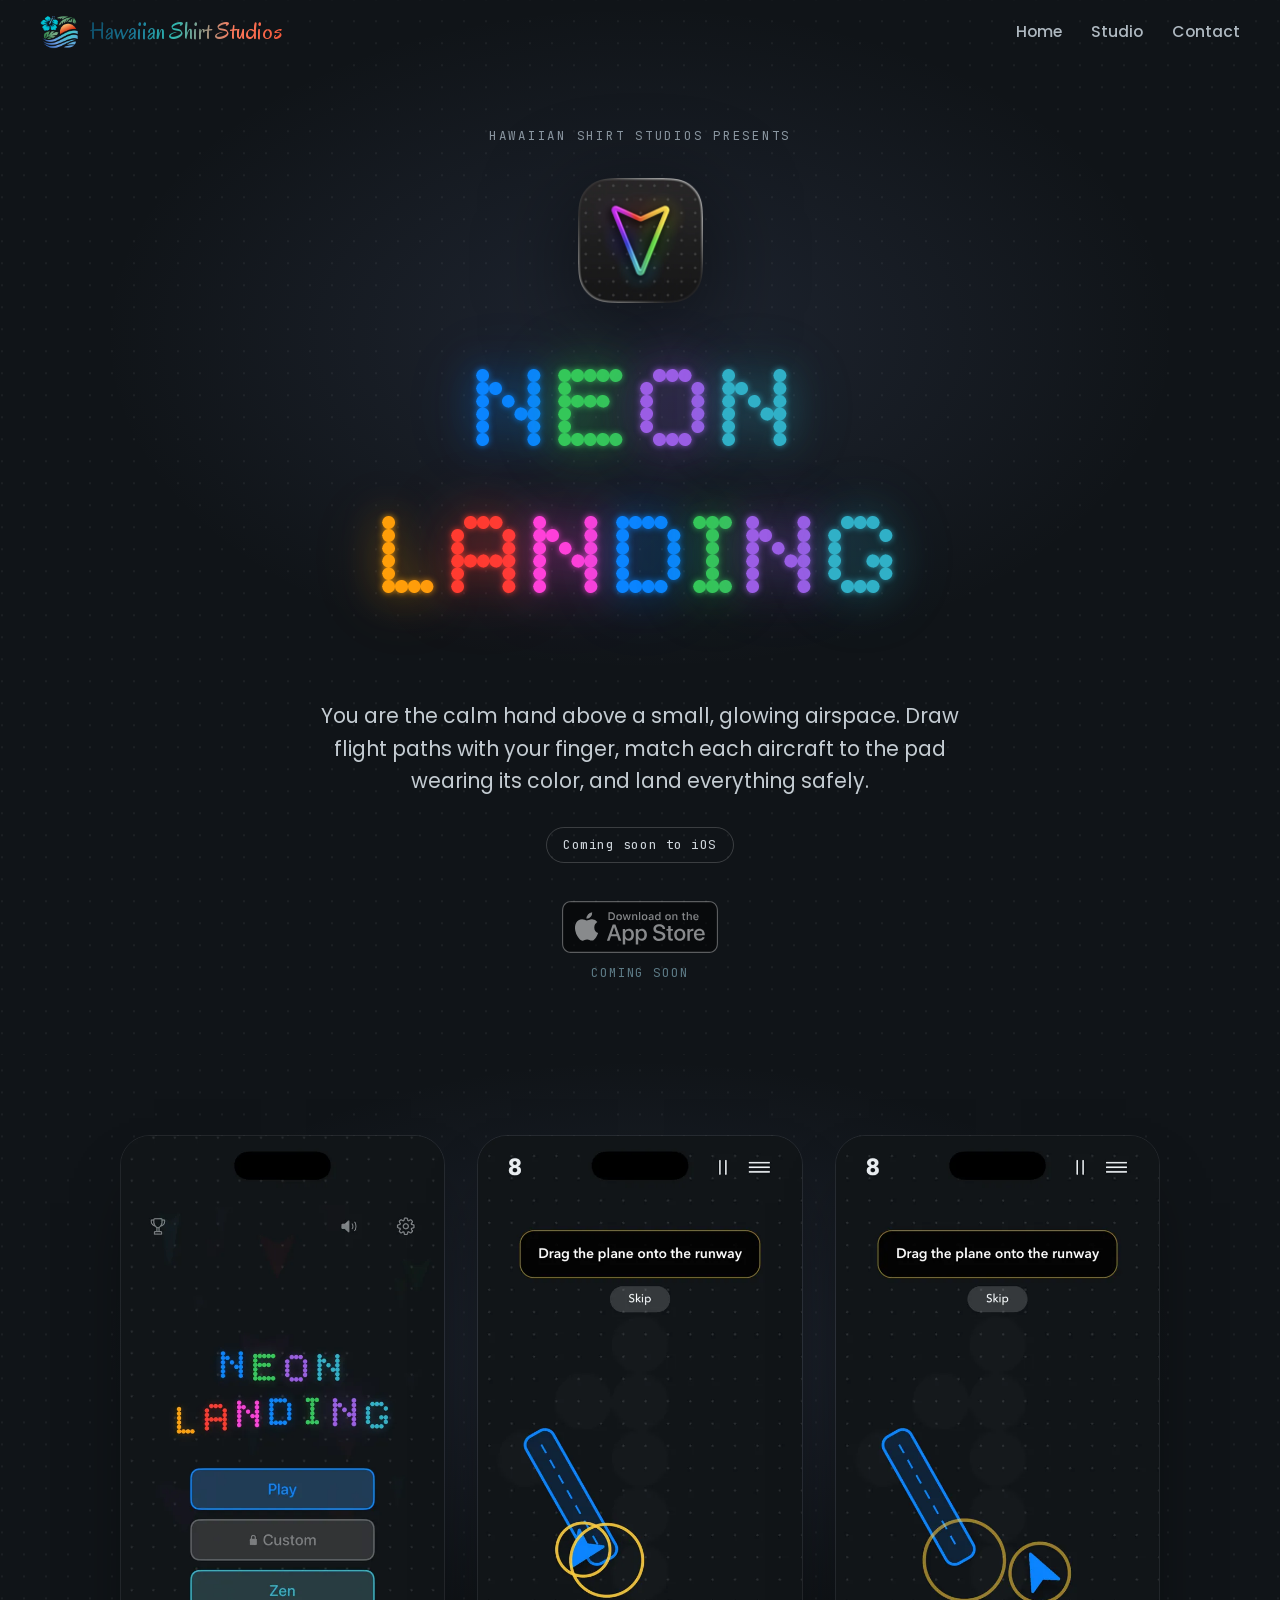
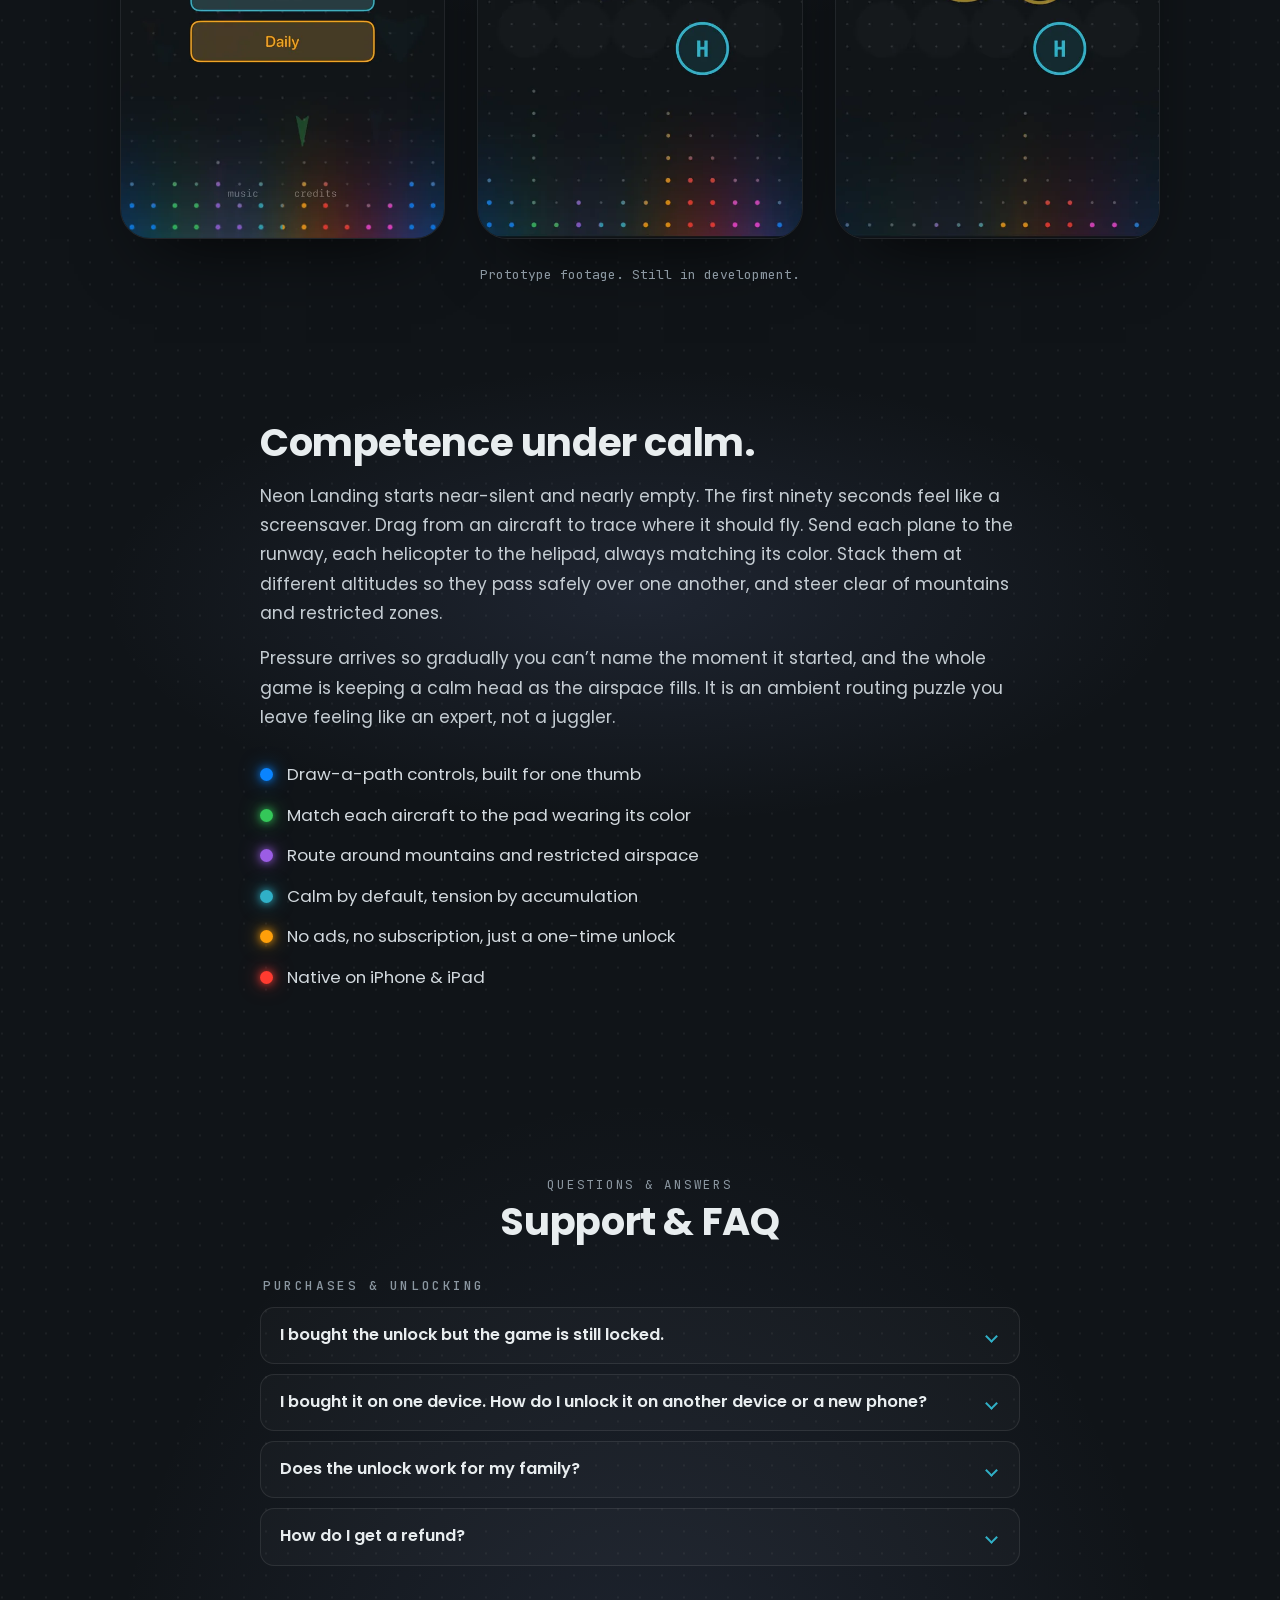
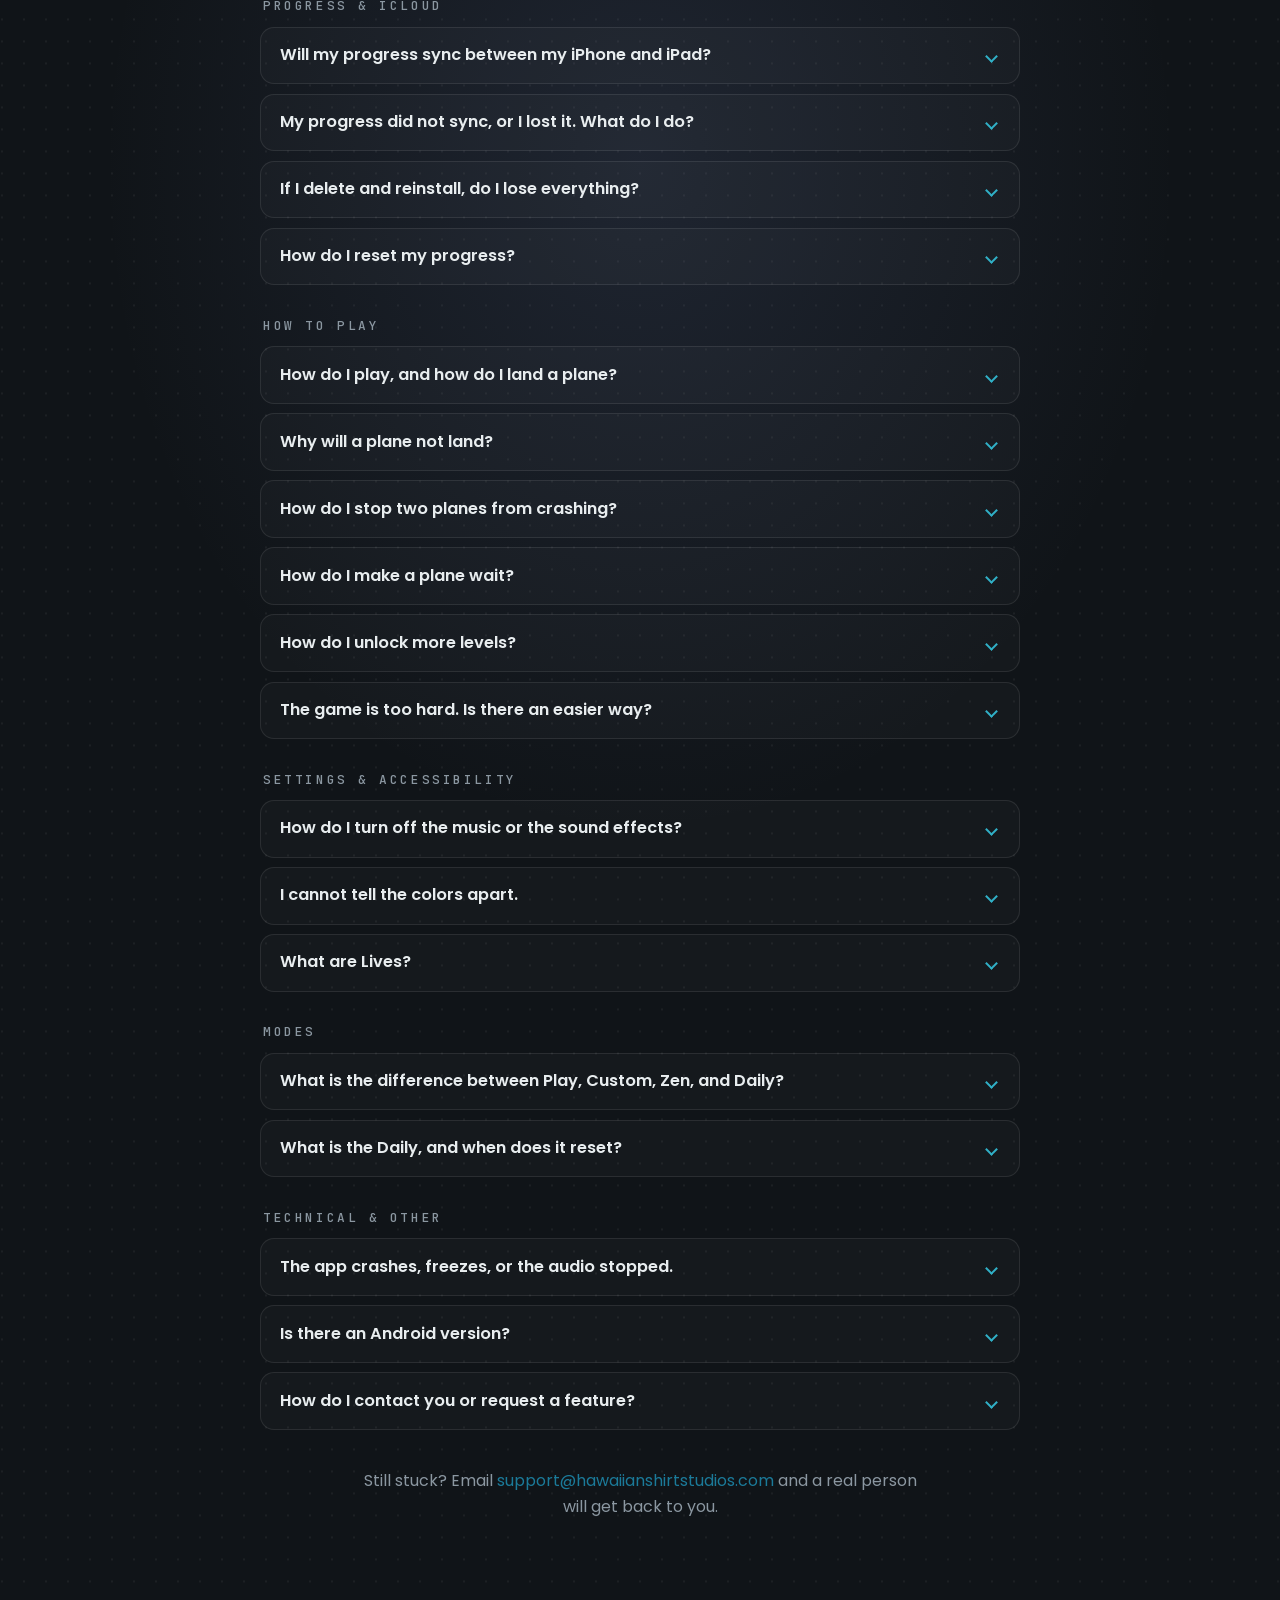
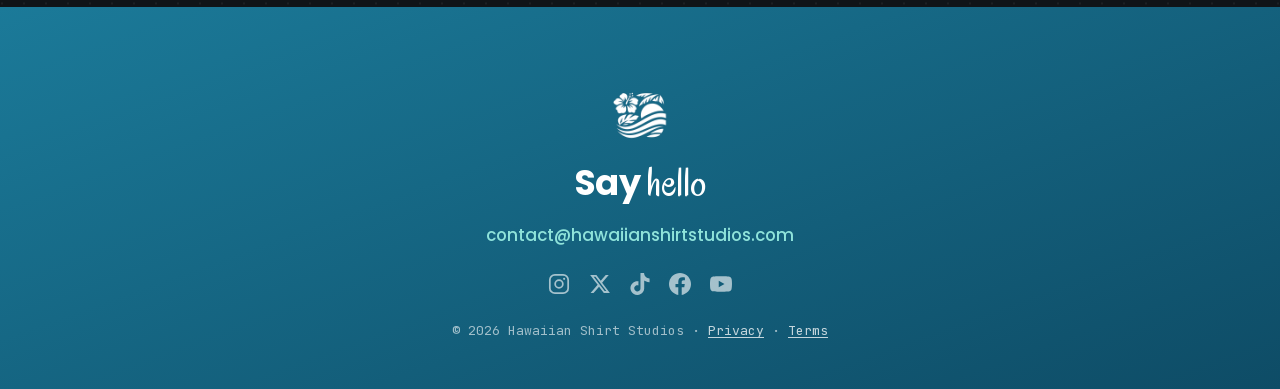
==== neon-landing.html @ 9873b4e1 "Add Neon Landing app privacy policy at /neon-landing/privacy-policy - dedicated App Store privacy po" ====
<!DOCTYPE html>
<html lang="en">
<head>
  <meta charset="UTF-8" />
  <meta name="viewport" content="width=device-width, initial-scale=1.0" />
  <link rel="canonical" href="https://hawaiianshirtstudios.com/neon-landing" />
  <title>Neon Landing &middot; Hawaiian Shirt Studios</title>
  <meta name="description" content="Neon Landing is a calm, glowing iOS game about drawing flight paths and landing aircraft. Draw a path, match each plane to its colored pad, and land everything. Coming soon." />

  <link rel="icon" type="image/png" sizes="32x32" href="assets/favicon-32.png" />
  <link rel="icon" type="image/png" sizes="512x512" href="assets/logo.png" />
  <link rel="apple-touch-icon" href="assets/apple-touch-icon.png" />
  <meta name="theme-color" content="#101418" />

  <meta property="og:type" content="website" />
  <meta property="og:site_name" content="Hawaiian Shirt Studios" />
  <meta property="og:title" content="Neon Landing" />
  <meta property="og:description" content="A calm, glowing iOS game about drawing flight paths and landing aircraft. Coming soon." />
  <meta property="og:url" content="https://hawaiianshirtstudios.com/neon-landing" />
  <meta property="og:image" content="https://hawaiianshirtstudios.com/assets/og-neon.png" />
  <meta property="og:image:width" content="1200" />
  <meta property="og:image:height" content="630" />
  <meta property="og:image:type" content="image/png" />
  <meta property="og:image:alt" content="Neon Landing · coming soon to iOS" />
  <meta name="twitter:card" content="summary_large_image" />
  <meta name="twitter:site" content="@HawaiianStudios" />
  <meta name="twitter:title" content="Neon Landing" />
  <meta name="twitter:description" content="A calm, glowing iOS game about drawing flight paths and landing aircraft. Coming soon." />
  <meta name="twitter:image" content="https://hawaiianshirtstudios.com/assets/og-neon.png" />


  <link rel="stylesheet" href="styles.css" />
  <link rel="stylesheet" href="neon.css" />

  <!-- Anonymous, cookie-free web analytics (TelemetryDeck), self-hosted -->
  <script src="assets/telemetrydeck.min.js" data-app-id="4B5CF27B-6DF2-4A83-ACFD-2FA0EE6E2CDA"></script>
  <script src="assets/track.js" defer></script>
</head>
<body class="neon-page">

  <!-- ============ HEADER ============ -->
  <header class="site-header">
    <a class="brand" href="/" aria-label="Hawaiian Shirt Studios home">
      <img src="assets/logo.png" alt="" class="brand__mark" width="40" height="40" />
      <span class="brand__name">Hawaiian&nbsp;Shirt&nbsp;Studios</span>
    </a>
    <nav class="site-nav">
      <a href="/">Home</a>
      <a href="/#studio">Studio</a>
      <a href="/#contact">Contact</a>
    </nav>
  </header>

  <!-- ============ HERO ============ -->
  <section class="neon-section neon-hero">
    <div class="neon-hero__inner">
      <p class="neon-eyebrow">Hawaiian Shirt Studios presents</p>

      <img src="assets/neon-landing-icon.webp" class="neon-appicon" alt="Neon Landing app icon" width="172" height="172" />

      <h1 class="neon-title" aria-label="Neon Landing">
        <span class="neon-row" aria-hidden="true">
          <span class="neon-letter" data-c="0" style="--i:0">N</span>
          <span class="neon-letter" data-c="1" style="--i:1">E</span>
          <span class="neon-letter" data-c="2" style="--i:2">O</span>
          <span class="neon-letter" data-c="3" style="--i:3">N</span>
        </span>
        <span class="neon-row" aria-hidden="true">
          <span class="neon-letter" data-c="4" style="--i:4">L</span>
          <span class="neon-letter" data-c="5" style="--i:5">A</span>
          <span class="neon-letter" data-c="6" style="--i:6">N</span>
          <span class="neon-letter" data-c="0" style="--i:7">D</span>
          <span class="neon-letter neon-letter--narrow" data-c="1" style="--i:8">I</span>
          <span class="neon-letter" data-c="2" style="--i:9">N</span>
          <span class="neon-letter" data-c="3" style="--i:10">G</span>
        </span>
      </h1>

      <p class="neon-tagline">
        You are the calm hand above a small, glowing airspace. Draw flight paths with your finger,
        match each aircraft to the pad wearing its color, and land everything safely.
      </p>

      <div class="neon-cta">
        <span class="neon-badge">Coming soon to iOS</span>
        <span class="appstore-badge" aria-disabled="true" title="Coming soon to the App Store">
          <img src="assets/app-store-badge.svg" alt="Download on the App Store" />
        </span>
        <p class="coming-soon">Coming Soon</p>
      </div>
    </div>
  </section>

  <!-- ============ SCREENSHOTS ============ -->
  <section class="neon-section neon-shots">
    <div class="neon-shots__grid">
      <figure class="neon-phone"><img src="assets/ns-menu.webp" alt="Neon Landing title screen with the glowing NEON LANDING logo" loading="lazy" /></figure>
      <figure class="neon-phone"><img src="assets/ns-path.webp" alt="Drawing a flight path to route a plane onto a runway" loading="lazy" /></figure>
      <figure class="neon-phone"><img src="assets/ns-field.webp" alt="The dark playfield with a runway, a helipad, and the neon equaliser" loading="lazy" /></figure>
    </div>
    <p class="neon-shots__note">Prototype footage. Still in development.</p>
  </section>

  <!-- ============ ABOUT ============ -->
  <section class="neon-section neon-about">
    <div class="neon-about__inner">
      <h2>Competence under calm.</h2>
      <p>
        Neon Landing starts near-silent and nearly empty. The first ninety seconds feel like a
        screensaver. Drag from an aircraft to trace where it should fly. Send each plane to the runway,
        each helicopter to the helipad, always matching its color. Stack them at different altitudes so
        they pass safely over one another, and steer clear of mountains and restricted zones.
      </p>
      <p>
        Pressure arrives so gradually you can&rsquo;t name the moment it started, and the whole game is
        keeping a calm head as the airspace fills. It is an ambient routing puzzle you leave feeling
        like an expert, not a juggler.
      </p>

      <ul class="neon-features">
        <li data-c="0"><span class="ndot"></span> Draw-a-path controls, built for one thumb</li>
        <li data-c="1"><span class="ndot"></span> Match each aircraft to the pad wearing its color</li>
        <li data-c="2"><span class="ndot"></span> Route around mountains and restricted airspace</li>
        <li data-c="3"><span class="ndot"></span> Calm by default, tension by accumulation</li>
        <li data-c="4"><span class="ndot"></span> No ads, no subscription, just a one-time unlock</li>
        <li data-c="5"><span class="ndot"></span> Native on iPhone &amp; iPad</li>
      </ul>
    </div>
  </section>

  <!-- ============ FAQ / SUPPORT ============ -->
  <section class="neon-section neon-faq" id="faq">
    <div class="neon-faq__inner">
      <p class="neon-eyebrow">Questions &amp; answers</p>
      <h2 class="neon-faq__title">Support &amp; FAQ</h2>

      <div class="faq-group">
        <h3 class="faq-group__title">Purchases &amp; unlocking</h3>

        <details class="faq-item" name="faq">
          <summary>I bought the unlock but the game is still locked.<span class="faq-mark" aria-hidden="true"></span></summary>
          <div class="faq-a"><p>First, make sure you are signed in with the Apple ID you used to buy it. Then open Settings and tap "Restore Purchases." If it stays locked, email us and we will sort it out.</p></div>
        </details>

        <details class="faq-item" name="faq">
          <summary>I bought it on one device. How do I unlock it on another device or a new phone?<span class="faq-mark" aria-hidden="true"></span></summary>
          <div class="faq-a"><p>Sign in to the other device with the same Apple ID, open Neon Landing, then go to Settings and tap "Restore Purchases." Your unlock carries over at no extra cost.</p></div>
        </details>

        <details class="faq-item" name="faq">
          <summary>Does the unlock work for my family?<span class="faq-mark" aria-hidden="true"></span></summary>
          <div class="faq-a"><p>Yes. "Unlock All Features" is Family Sharing enabled, so one purchase covers everyone in your Family Sharing group.</p></div>
        </details>

        <details class="faq-item" name="faq">
          <summary>How do I get a refund?<span class="faq-mark" aria-hidden="true"></span></summary>
          <div class="faq-a"><p>Refunds are handled by Apple, not by us. Go to <a href="https://reportaproblem.apple.com" target="_blank" rel="noopener">reportaproblem.apple.com</a>, sign in with your Apple ID, and request the refund there.</p></div>
        </details>
      </div>

      <div class="faq-group">
        <h3 class="faq-group__title">Progress &amp; iCloud</h3>

        <details class="faq-item" name="faq">
          <summary>Will my progress sync between my iPhone and iPad?<span class="faq-mark" aria-hidden="true"></span></summary>
          <div class="faq-a"><p>Yes. Levels, best scores, and trophies sync through iCloud, as long as both devices use the same Apple ID.</p></div>
        </details>

        <details class="faq-item" name="faq">
          <summary>My progress did not sync, or I lost it. What do I do?<span class="faq-mark" aria-hidden="true"></span></summary>
          <div class="faq-a"><p>Check that iCloud is turned on and that both devices share the same Apple ID, then reopen the game and give it a moment to catch up. If it still looks wrong, email us.</p></div>
        </details>

        <details class="faq-item" name="faq">
          <summary>If I delete and reinstall, do I lose everything?<span class="faq-mark" aria-hidden="true"></span></summary>
          <div class="faq-a"><p>No. With iCloud on and the same Apple ID, your progress comes back after you reinstall.</p></div>
        </details>

        <details class="faq-item" name="faq">
          <summary>How do I reset my progress?<span class="faq-mark" aria-hidden="true"></span></summary>
          <div class="faq-a"><p>Open Settings and tap "Reset all progress," then confirm. It clears completed levels, best scores, and trophies on this device and in iCloud, but keeps your settings. The button appears once you have cleared 100 levels.</p></div>
        </details>
      </div>

      <div class="faq-group">
        <h3 class="faq-group__title">How to play</h3>

        <details class="faq-item" name="faq">
          <summary>How do I play, and how do I land a plane?<span class="faq-mark" aria-hidden="true"></span></summary>
          <div class="faq-a"><p>Drag your finger from an aircraft to draw the path it should fly. Send each plane to a pad or runway of the matching color, and it will land.</p></div>
        </details>

        <details class="faq-item" name="faq">
          <summary>Why will a plane not land?<span class="faq-mark" aria-hidden="true"></span></summary>
          <div class="faq-a"><p>A plane can only land on a pad or runway of its own color. Draw the path to the pad that matches the plane.</p></div>
        </details>

        <details class="faq-item" name="faq">
          <summary>How do I stop two planes from crashing?<span class="faq-mark" aria-hidden="true"></span></summary>
          <div class="faq-a"><p>Tap a plane to change its altitude band. Two planes at different altitudes can cross over each other safely.</p></div>
        </details>

        <details class="faq-item" name="faq">
          <summary>How do I make a plane wait?<span class="faq-mark" aria-hidden="true"></span></summary>
          <div class="faq-a"><p>Draw a loop into its path. The plane will hold and circle until you are ready for it.</p></div>
        </details>

        <details class="faq-item" name="faq">
          <summary>How do I unlock more levels?<span class="faq-mark" aria-hidden="true"></span></summary>
          <div class="faq-a"><p>The free version includes a 30-level sampler. "Unlock All Features" opens all 999 levels, endless Keep Playing after a win, and full Custom mode.</p></div>
        </details>

        <details class="faq-item" name="faq">
          <summary>The game is too hard. Is there an easier way?<span class="faq-mark" aria-hidden="true"></span></summary>
          <div class="faq-a"><p>Yes. In Settings you can raise the number of Lives (how many hits a run survives), up to three. With the unlock you can choose unlimited lives for a no-fail game, or drop into Zen for a calm, endless board.</p></div>
        </details>
      </div>

      <div class="faq-group">
        <h3 class="faq-group__title">Settings &amp; accessibility</h3>

        <details class="faq-item" name="faq">
          <summary>How do I turn off the music or the sound effects?<span class="faq-mark" aria-hidden="true"></span></summary>
          <div class="faq-a"><p>Open Settings and turn off the "Music" toggle or the "Sound Effects" toggle. You can switch either one on or off any time.</p></div>
        </details>

        <details class="faq-item" name="faq">
          <summary>I cannot tell the colors apart.<span class="faq-mark" aria-hidden="true"></span></summary>
          <div class="faq-a"><p>Turn on colorblind shapes in Settings. It adds a symbol to each color, so you can match by shape as well as by color.</p></div>
        </details>

        <details class="faq-item" name="faq">
          <summary>What are Lives?<span class="faq-mark" aria-hidden="true"></span></summary>
          <div class="faq-a"><p>Lives are how many hits a run survives before game over. Free players can set 1, 2, or 3 lives in Settings, and the unlock adds unlimited lives for a gentle, no-fail way to play.</p></div>
        </details>
      </div>

      <div class="faq-group">
        <h3 class="faq-group__title">Modes</h3>

        <details class="faq-item" name="faq">
          <summary>What is the difference between Play, Custom, Zen, and Daily?<span class="faq-mark" aria-hidden="true"></span></summary>
          <div class="faq-a"><p>Play is the main level ladder. Custom lets you build your own board (part of the paid unlock), Zen is a calm endless board, and Daily is one shared puzzle each day. Zen and Daily are free.</p></div>
        </details>

        <details class="faq-item" name="faq">
          <summary>What is the Daily, and when does it reset?<span class="faq-mark" aria-hidden="true"></span></summary>
          <div class="faq-a"><p>The Daily is a single puzzle that everyone plays on the same day. A new one arrives each day.</p></div>
        </details>
      </div>

      <div class="faq-group">
        <h3 class="faq-group__title">Technical &amp; other</h3>

        <details class="faq-item" name="faq">
          <summary>The app crashes, freezes, or the audio stopped.<span class="faq-mark" aria-hidden="true"></span></summary>
          <div class="faq-a"><p>Close the app fully and reopen it, and if needed restart your device. If the trouble continues, email us with your device model and iOS version.</p></div>
        </details>

        <details class="faq-item" name="faq">
          <summary>Is there an Android version?<span class="faq-mark" aria-hidden="true"></span></summary>
          <div class="faq-a"><p>There is no Android or web version. Neon Landing is built for iPhone and iPad, and it also runs on Apple silicon Macs (M1 and later) as the iPad app.</p></div>
        </details>

        <details class="faq-item" name="faq">
          <summary>How do I contact you or request a feature?<span class="faq-mark" aria-hidden="true"></span></summary>
          <div class="faq-a"><p>We would love to hear from you. Email <span class="js-email-slot" data-user="support" data-domain="hawaiianshirtstudios.com"></span><noscript>support&nbsp;(at)&nbsp;hawaiianshirtstudios.com</noscript> with questions, bugs, or ideas any time.</p></div>
        </details>
      </div>

      <p class="faq-foot">Still stuck? Email <span class="js-email-slot" data-user="support" data-domain="hawaiianshirtstudios.com"></span><noscript>support&nbsp;(at)&nbsp;hawaiianshirtstudios.com</noscript> and a real person will get back to you.</p>
    </div>
  </section>

  <!-- ============ FOOTER ============ -->
  <footer class="site-footer">
    <div class="site-footer__inner">
      <img src="assets/logo-white.png" alt="" class="site-footer__mark" width="56" height="56" />
      <h2 class="site-footer__title">Say <span class="hello">hello</span></h2>
      <p class="site-footer__links">
        <span class="js-email-slot" data-user="contact" data-domain="hawaiianshirtstudios.com"></span><noscript>contact&nbsp;(at)&nbsp;hawaiianshirtstudios.com</noscript>
      </p>
      <nav class="social" aria-label="Follow Hawaiian Shirt Studios">
        <a class="social__link" href="https://www.instagram.com/hawaiianshirtstudios" target="_blank" rel="noopener" aria-label="Instagram">
          <svg viewBox="0 0 24 24" fill="none" stroke="currentColor" stroke-width="1.9" stroke-linecap="round" stroke-linejoin="round" aria-hidden="true"><rect x="2" y="2" width="20" height="20" rx="5.5"/><circle cx="12" cy="12" r="4.2"/><circle cx="17.6" cy="6.4" r="1.15" fill="currentColor" stroke="none"/></svg>
        </a>
        <a class="social__link" href="https://x.com/HawaiianStudios" target="_blank" rel="noopener" aria-label="X">
          <svg viewBox="0 0 24 24" fill="currentColor" aria-hidden="true"><path d="M18.244 2.25h3.308l-7.227 8.26 8.502 11.24H16.17l-5.214-6.817L4.99 21.75H1.68l7.73-8.835L1.254 2.25H8.08l4.713 6.231 5.451-6.231Zm-1.161 17.52h1.833L7.084 4.126H5.117L17.083 19.77Z"/></svg>
        </a>
        <a class="social__link" href="https://www.tiktok.com/@hawaiianshirtstudios" target="_blank" rel="noopener" aria-label="TikTok">
          <svg viewBox="0 0 24 24" fill="currentColor" aria-hidden="true"><path d="M12.525.02c1.31-.02 2.61-.01 3.91-.02.08 1.53.63 3.09 1.75 4.17 1.12 1.11 2.7 1.62 4.24 1.79v4.03c-1.44-.05-2.89-.35-4.2-.97-.57-.26-1.1-.59-1.62-.93-.01 2.92.01 5.84-.02 8.75-.08 1.4-.54 2.79-1.35 3.94-1.31 1.92-3.58 3.17-5.91 3.21-1.43.08-2.86-.31-4.08-1.03-2.02-1.19-3.44-3.37-3.65-5.71-.02-.5-.03-1-.01-1.49.18-1.9 1.12-3.72 2.58-4.96 1.66-1.44 3.98-2.13 6.15-1.72.02 1.48-.04 2.96-.04 4.44-.99-.32-2.15-.23-3.02.37-.63.41-1.11 1.04-1.36 1.75-.21.51-.15 1.07-.14 1.61.24 1.64 1.82 3.02 3.5 2.87 1.12-.01 2.19-.66 2.77-1.61.19-.33.4-.67.41-1.06.1-1.79.06-3.57.07-5.36.01-4.03-.01-8.05.02-12.07Z"/></svg>
        </a>
        <a class="social__link" href="https://www.facebook.com/HawaiianShirtStudios" target="_blank" rel="noopener" aria-label="Facebook">
          <svg viewBox="0 0 24 24" fill="currentColor" aria-hidden="true"><path d="M24 12.073c0-6.627-5.373-12-12-12S0 5.446 0 12.073c0 5.99 4.388 10.954 10.125 11.854v-8.385H7.078v-3.47h3.047V9.43c0-3.007 1.792-4.669 4.533-4.669 1.312 0 2.686.235 2.686.235v2.953H15.83c-1.491 0-1.956.925-1.956 1.874v2.25h3.328l-.532 3.47h-2.796v8.385C19.612 23.027 24 18.062 24 12.073Z"/></svg>
        </a>
        <a class="social__link" href="https://www.youtube.com/@HawaiianShirtStudios" target="_blank" rel="noopener" aria-label="YouTube">
          <svg viewBox="0 0 24 24" fill="currentColor" aria-hidden="true"><path d="M23.498 6.186a3.016 3.016 0 0 0-2.122-2.136C19.505 3.545 12 3.545 12 3.545s-7.505 0-9.377.505A3.017 3.017 0 0 0 .502 6.186C0 8.07 0 12 0 12s0 3.93.502 5.814a3.016 3.016 0 0 0 2.122 2.136c1.871.505 9.376.505 9.376.505s7.505 0 9.377-.505a3.015 3.015 0 0 0 2.122-2.136C24 15.93 24 12 24 12s0-3.93-.502-5.814ZM9.545 15.568V8.432L15.818 12l-6.273 3.568Z"/></svg>
        </a>
      </nav>
      <p class="site-footer__copy">&copy; <span id="year">2026</span> Hawaiian Shirt Studios &middot; <a href="/neon-landing/privacy-policy">Privacy</a> &middot; <a href="/terms">Terms</a></p>
    </div>
  </footer>

  <script>
    document.getElementById('year').textContent = new Date().getFullYear();

    // Contact email: absent from the DOM at load. Injected only after the visitor
    // scrolls a bit, and the mailto: is attached only on interaction.
    (function () {
      var slots = document.querySelectorAll('.js-email-slot');
      if (!slots.length) return;
      var done = false;
      function revealAll() {
        if (done) return;
        done = true;
        window.removeEventListener('scroll', onScroll);
        slots.forEach(function (slot) {
          var addr = slot.dataset.user + '@' + slot.dataset.domain;
          var a = document.createElement('a');
          a.textContent = addr;
          a.className = 'js-email';
          a.rel = 'nofollow';
          a.tabIndex = 0;
          var armed = false;
          function arm() { if (armed) return; armed = true; a.href = 'mailto:' + addr; }
          ['pointerenter', 'pointerdown', 'touchstart', 'focus'].forEach(function (evt) { a.addEventListener(evt, arm); });
          a.addEventListener('click', arm);
          slot.appendChild(a);
          if (slot.parentNode) slot.parentNode.classList.add('has-email');
        });
      }
      function onScroll() { if (window.scrollY > 300) revealAll(); }
      window.addEventListener('scroll', onScroll, { passive: true });
      if ('IntersectionObserver' in window) {
        var io = new IntersectionObserver(function (entries) {
          entries.forEach(function (en) { if (en.isIntersecting) { revealAll(); io.disconnect(); } });
        }, { rootMargin: '0px 0px 300px 0px' });
        slots.forEach(function (s) { io.observe(s); });
      }
      onScroll();
    })();
  </script>
</body>
</html>
---- styles.css ----
/* =====================================================================
   Hawaiian Shirt Studios: ocean / sunset theme
   Palette pulled from the studio logo: teal hibiscus, coral sun,
   ocean blues, warm cream paper.
   ===================================================================== */

:root {
  /* sky + sunset */
  --sky-top:   #FFEFD6;
  --sky-peach: #FFC79B;
  --coral:     #FF7A5C;
  --sun:       #F4593B;

  /* ocean */
  --ocean-deep: #0E4C66;
  --ocean:      #1B7A99;
  --teal:       #2FB8B0;
  --aqua:       #8FE3DA;

  /* paper + ink */
  --cream:  #FFF9F1;
  --cream-2:#FDF0E2;
  --ink:    #143642;
  --muted:  #5C7A85;
  --line:   rgba(20, 54, 66, 0.10);

  --maxw: 1080px;
  --radius: 20px;
  --shadow: 0 18px 40px -20px rgba(14, 76, 102, 0.45);

  --font: "Poppins", ui-sans-serif, system-ui, -apple-system, "Segoe UI", Roboto, sans-serif;
  --font-display: "Oregano", "Poppins", cursive;
  --mono: "JetBrains Mono", ui-monospace, SFMono-Regular, Menlo, monospace;
}

/* Self-hosted brand display font (Oregano, latin subset ~29KB) */
@font-face {
  font-family: "Oregano";
  font-style: normal;
  font-weight: 400;
  font-display: swap;
  src: url("assets/fonts/oregano-latin.woff2") format("woff2");
}

/* Self-hosted body + mono (latin subset). No third-party font requests. */
@font-face { font-family: "Poppins"; font-style: normal; font-weight: 400; font-display: swap; src: url("assets/fonts/poppins-400.woff2") format("woff2"); }
@font-face { font-family: "Poppins"; font-style: normal; font-weight: 500; font-display: swap; src: url("assets/fonts/poppins-500.woff2") format("woff2"); }
@font-face { font-family: "Poppins"; font-style: normal; font-weight: 600; font-display: swap; src: url("assets/fonts/poppins-600.woff2") format("woff2"); }
@font-face { font-family: "Poppins"; font-style: normal; font-weight: 700; font-display: swap; src: url("assets/fonts/poppins-700.woff2") format("woff2"); }
@font-face { font-family: "Poppins"; font-style: normal; font-weight: 800; font-display: swap; src: url("assets/fonts/poppins-800.woff2") format("woff2"); }
@font-face { font-family: "JetBrains Mono"; font-style: normal; font-weight: 400; font-display: swap; src: url("assets/fonts/jetbrains-mono-400.woff2") format("woff2"); }
@font-face { font-family: "JetBrains Mono"; font-style: normal; font-weight: 500; font-display: swap; src: url("assets/fonts/jetbrains-mono-500.woff2") format("woff2"); }

* { box-sizing: border-box; }

html { scroll-behavior: smooth; }

body {
  margin: 0;
  font-family: var(--font);
  color: var(--ink);
  background: var(--cream);
  line-height: 1.6;
  -webkit-font-smoothing: antialiased;
  text-rendering: optimizeLegibility;
}

img { display: block; max-width: 100%; }

a { color: var(--ocean); text-decoration: none; }
a:hover { color: var(--sun); }

h1, h2, h3 { line-height: 1.15; letter-spacing: -0.01em; margin: 0; }

/* ---------- buttons ---------- */
.btn {
  display: inline-flex;
  align-items: center;
  gap: 0.5rem;
  font-weight: 600;
  font-size: 1rem;
  padding: 0.85rem 1.6rem;
  border-radius: 999px;
  transition: transform 0.15s ease, box-shadow 0.2s ease, background 0.2s ease;
  cursor: pointer;
  white-space: nowrap;
}
.btn--primary {
  color: #fff;
  background: linear-gradient(135deg, var(--coral), var(--sun));
  box-shadow: 0 12px 24px -10px rgba(244, 89, 59, 0.7);
}
.btn--primary:hover { color: #fff; transform: translateY(-2px); box-shadow: 0 16px 30px -10px rgba(244, 89, 59, 0.8); }
.btn--ghost {
  color: var(--ocean-deep);
  background: rgba(255, 255, 255, 0.6);
  border: 1.5px solid var(--line);
}
.btn--ghost:hover { color: var(--ocean-deep); transform: translateY(-2px); background: #fff; }

/* ---------- header ---------- */
.site-header {
  position: absolute;
  top: 0;
  left: 0;
  right: 0;
  z-index: 20;
  display: flex;
  align-items: center;
  justify-content: space-between;
  padding: 0.75rem clamp(1rem, 4vw, 2.5rem);
  background: transparent;
}
.brand { display: flex; align-items: center; gap: 0.6rem; color: var(--ink); }
.brand__mark { width: 40px; height: 40px; border-radius: 10px; }
.brand__name {
  font-family: var(--font-display);
  font-weight: 400;
  font-size: 1.5rem;
  letter-spacing: 0;
  background: linear-gradient(95deg, var(--ocean-deep) 0%, var(--ocean) 24%, var(--teal) 44%, var(--coral) 74%, var(--sun) 100%);
  -webkit-background-clip: text;
  background-clip: text;
  color: transparent;
  -webkit-text-fill-color: transparent;
}
.site-nav { display: flex; gap: clamp(0.8rem, 2.5vw, 1.8rem); }
.site-nav a { color: var(--muted); font-weight: 500; font-size: 0.98rem; }
.site-nav a:hover { color: var(--sun); }

/* homepage: fixed header; brand hidden over the hero, fades in once scrolled past it */
body.home .site-header {
  position: fixed;
  border-bottom: 1px solid transparent;
  transition: background 0.35s ease, backdrop-filter 0.35s ease, border-color 0.35s ease;
}
body.home .site-header .brand {
  opacity: 0;
  transform: translateY(-4px);
  pointer-events: none;
  transition: opacity 0.4s ease, transform 0.4s ease;
}
body.home .site-header.scrolled {
  background: rgba(16, 20, 24, 0.72);
  backdrop-filter: saturate(140%) blur(12px);
  -webkit-backdrop-filter: saturate(140%) blur(12px);
  border-bottom-color: rgba(255, 255, 255, 0.08);
}
body.home .site-header.scrolled .brand {
  opacity: 1;
  transform: none;
  pointer-events: auto;
}
body.home .site-header.scrolled .site-nav a { color: rgba(255, 255, 255, 0.82); }
body.home .site-header.scrolled .site-nav a:hover { color: #fff; }

/* ---------- hero ---------- */
.hero {
  position: relative;
  overflow: hidden;
  text-align: center;
  min-height: 100svh;
  display: flex;
  flex-direction: column;
  justify-content: center;
  padding: clamp(6rem, 12vh, 9rem) 1.25rem clamp(6rem, 14vh, 9rem);
  isolation: isolate;
}
.hero__sky {
  position: absolute;
  inset: 0;
  z-index: -2;
  /* hand-tuned sunset dusk: warm -> coral -> dusty rose -> violet -> deep blue,
     so the orange-to-blue handoff passes through real sunset colours instead of
     a muddy grey midpoint */
  background: linear-gradient(
    180deg,
    #FFEAD0 0%,
    #FFC896 14%,
    #FF9A73 28%,
    #F0705F 42%,
    #C25C86 56%,
    #7E5C9E 70%,
    #46568F 82%,
    #1E5480 92%,
    var(--ocean-deep) 100%
  );
}
.hero__sun {
  position: absolute;
  left: 50%;
  top: 42%;
  width: min(95vw, 760px);
  aspect-ratio: 1;
  transform: translate(-50%, -50%);
  border-radius: 50%;
  background: radial-gradient(circle, rgba(255,240,210,0.55) 0%, rgba(255,200,150,0.25) 45%, transparent 70%);
  z-index: -1;
  pointer-events: none;
}
.hero__content { position: relative; max-width: min(94vw, 1040px); margin: 0 auto; transform: translateY(-80px); }
.hero__logo {
  width: clamp(96px, 20vw, 150px);
  height: auto;
  margin: 0 auto 1.25rem;
  filter: drop-shadow(0 12px 28px rgba(14, 76, 102, 0.35));
}
.hero__title {
  font-family: var(--font-display);
  font-size: clamp(2.3rem, 8.5vw, 4.8rem);
  font-weight: 400;
  line-height: 1.08;
  color: #fff;
  text-shadow: 0 2px 12px rgba(0, 0, 0, 0.28);
  text-wrap: balance;
  overflow-wrap: break-word;
}
.hero__tagline {
  margin: 1rem auto 2rem;
  max-width: 640px;
  font-size: clamp(1.05rem, 2.4vw, 1.3rem);
  font-weight: 400;
  color: rgba(255, 255, 255, 0.95);
  text-shadow: 0 1px 4px rgba(0, 0, 0, 0.28);
  text-wrap: balance;
}
.hero__waves {
  position: absolute;
  left: 0;
  right: 0;
  bottom: -1px;
  width: 100%;
  height: clamp(90px, 14vw, 200px);
  z-index: -1;
}
.wave { opacity: 0.9; will-change: transform; }
.wave--1 { fill: rgba(143, 227, 218, 0.55); animation: wave-left 20s linear infinite; }
.wave--2 { fill: rgba(47, 184, 176, 0.55); animation: wave-right 15s linear infinite; }
.wave--3 { fill: var(--neon-bg, #101418); animation: wave-left 11s linear infinite; }

/* one wavelength = 720 user units, so shifting by 720 loops seamlessly */
@keyframes wave-left  { from { transform: translateX(0); } to { transform: translateX(-720px); } }
@keyframes wave-right { from { transform: translateX(0); } to { transform: translateX(720px); } }

/* ---------- section shell ---------- */
.eyebrow {
  font-family: var(--mono);
  text-transform: lowercase;
  letter-spacing: 0.04em;
  color: var(--teal);
  font-size: 0.9rem;
  margin: 0 0 0.75rem;
}

.approach {
  max-width: var(--maxw);
  margin: 0 auto;
  padding: clamp(2.5rem, 6vw, 4.5rem) clamp(1.25rem, 5vw, 2.5rem);
}

/* ---------- game card ---------- */
.game {
  background: linear-gradient(180deg, #ffffff, var(--cream-2));
  border: 1px solid var(--line);
  border-radius: var(--radius);
  padding: clamp(1.5rem, 4vw, 3rem);
  box-shadow: var(--shadow);
}
.game__intro { display: flex; align-items: center; gap: 1.25rem; margin-bottom: 1.5rem; }
.game__icon {
  width: clamp(84px, 16vw, 120px);
  height: auto;
  border-radius: 24px;
  box-shadow: 0 12px 26px -12px rgba(14, 76, 102, 0.5);
}
.game__title { font-size: clamp(2rem, 5vw, 2.8rem); font-weight: 700; }
.badge {
  display: inline-block;
  margin-top: 0.5rem;
  font-family: var(--mono);
  font-size: 0.8rem;
  color: var(--sun);
  background: rgba(244, 89, 59, 0.1);
  border: 1px solid rgba(244, 89, 59, 0.25);
  padding: 0.25rem 0.7rem;
  border-radius: 999px;
}
.game__lead { font-size: clamp(1.1rem, 2.4vw, 1.35rem); font-weight: 500; margin: 0 0 1rem; }
.game__body { color: var(--muted); max-width: 62ch; margin: 0 0 1.75rem; }

.features {
  list-style: none;
  margin: 0 0 2rem;
  padding: 0;
  display: grid;
  grid-template-columns: repeat(2, minmax(0, 1fr));
  gap: 0.75rem 1.5rem;
}
.features li { display: flex; align-items: center; gap: 0.6rem; font-weight: 500; }
.features__dot { width: 10px; height: 10px; border-radius: 50%; background: var(--dot, var(--teal)); flex: none; }

/* ---------- screenshots ---------- */
.shots {
  display: grid;
  grid-template-columns: repeat(3, minmax(0, 1fr));
  gap: clamp(0.75rem, 2.5vw, 1.5rem);
  margin-top: 1rem;
}
.phone {
  margin: 0;
  border-radius: 26px;
  overflow: hidden;
  border: 1px solid var(--line);
  box-shadow: var(--shadow);
  background: #eceff1;
}
.phone img { width: 100%; height: auto; }
.shots__note {
  font-family: var(--mono);
  font-size: 0.8rem;
  color: var(--muted);
  text-align: center;
  margin: 1rem 0 0;
}
.game__cta { display: flex; flex-direction: column; align-items: flex-start; gap: 0.6rem; margin-top: 2rem; }
.appstore-badge {
  display: inline-block;
  filter: grayscale(1);
  opacity: 0.5;
  cursor: not-allowed;
}
.appstore-badge img { display: block; height: 52px; width: auto; }
.coming-soon {
  margin: 0;
  font-family: var(--mono);
  font-size: 0.78rem;
  letter-spacing: 0.16em;
  text-transform: uppercase;
  color: var(--muted);
}

/* ---------- studio ---------- */
.studio {
  background:
    radial-gradient(120% 100% at 50% 0%, rgba(47,184,176,0.10), transparent 60%),
    var(--cream);
  border-top: 1px solid var(--line);
  border-bottom: 1px solid var(--line);
}
.studio__inner {
  max-width: 640px;
  margin: 0 auto;
  padding: clamp(3rem, 7vw, 5rem) 1.5rem;
  text-align: center;
}
.studio h2 { font-size: clamp(1.6rem, 4vw, 2.2rem); font-weight: 700; margin-bottom: 1rem; }
.studio p { color: var(--muted); font-size: 1.08rem; margin: 0; }

/* ---------- footer ---------- */
.site-footer {
  position: relative;
  overflow: hidden;
  color: #fff;
  text-align: center;
  background: linear-gradient(160deg, var(--ocean) 0%, var(--ocean-deep) 100%);
}
.site-footer__inner {
  position: relative;
  z-index: 1;
  padding: clamp(3rem, 7vw, 5rem) 1.5rem clamp(2rem, 4vw, 3rem);
}
.site-footer__mark { width: 56px; height: 56px; margin: 0 auto 1rem; border-radius: 14px; }
.site-footer__title { font-size: clamp(1.6rem, 4vw, 2.2rem); font-weight: 700; margin-bottom: 1rem; }
.site-footer__title .hello { font-family: var(--font-display); font-weight: 400; font-size: 1.15em; }
.site-footer__links { font-size: 1.05rem; margin: 0 0 1.5rem; }
.site-footer__links a { color: var(--aqua); font-weight: 500; }
.site-footer__links a:hover { color: #fff; }
.site-footer__links .dot { margin: 0 0.6rem; color: rgba(255,255,255,0.4); display: none; }
.site-footer__links.has-email .dot { display: inline; }
.js-email { cursor: pointer; }
.site-footer__copy { font-family: var(--mono); font-size: 0.82rem; color: rgba(255,255,255,0.6); margin: 0; }

/* ---------- responsive ---------- */
@media (max-width: 620px) {
  /* keep the menu for navigation, but drop the wide wordmark so the nav fits;
     the logo mark stays as a tappable home button */
  .brand__name { display: none; }
  .site-nav { gap: clamp(0.9rem, 4vw, 1.4rem); }
  .features { grid-template-columns: 1fr; }
  .shots { grid-template-columns: 1fr; max-width: 320px; margin-inline: auto; }
  .game__intro { flex-direction: column; text-align: center; gap: 0.9rem; }
}

/* ---------- scroll reveal ---------- */
.reveal,
.stagger > * {
  opacity: 0;
  transform: translateY(26px);
  filter: blur(8px);
  transition:
    opacity 0.7s cubic-bezier(0.22, 0.61, 0.36, 1),
    transform 0.7s cubic-bezier(0.22, 0.61, 0.36, 1),
    filter 0.7s ease;
  will-change: opacity, transform, filter;
}
.reveal.is-visible,
.stagger.is-visible > * {
  opacity: 1;
  transform: none;
  filter: blur(0);
}
.stagger.is-visible > *:nth-child(2) { transition-delay: 0.09s; }
.stagger.is-visible > *:nth-child(3) { transition-delay: 0.18s; }
.stagger.is-visible > *:nth-child(4) { transition-delay: 0.27s; }

@media (prefers-reduced-motion: reduce) {
  html { scroll-behavior: auto; }
  .wave { animation: none !important; }
  .reveal,
  .stagger > * {
    opacity: 1 !important;
    transform: none !important;
    filter: none !important;
    transition: none !important;
  }
}

/* ---------- legal / long-form pages ---------- */
.legal-hero {
  text-align: center;
  color: #fff;
  padding: clamp(5rem, 9vw, 6.5rem) 1.25rem clamp(2.5rem, 6vw, 4rem);
  background: linear-gradient(160deg, var(--sky-peach) 0%, var(--coral) 55%, var(--sun) 100%);
}
.legal-hero h1 { font-size: clamp(2rem, 5vw, 2.8rem); font-weight: 800; text-shadow: 0 2px 16px rgba(14,76,102,0.25); }
.legal-hero p { margin: 0.6rem 0 0; font-family: var(--mono); font-size: 0.82rem; opacity: 0.92; }

.legal {
  max-width: 760px;
  margin: 0 auto;
  padding: clamp(2rem, 5vw, 3.5rem) clamp(1.25rem, 5vw, 2rem) clamp(3rem, 6vw, 4.5rem);
  color: #2f4d57;
}
.legal .lead { font-size: 1.12rem; color: var(--ink); }
.legal h2 {
  font-size: 1.2rem;
  font-weight: 700;
  color: var(--ocean-deep);
  margin: 2.25rem 0 0.5rem;
}
.legal h2:first-of-type { margin-top: 0; }
.legal h3 {
  font-size: 1.02rem;
  font-weight: 600;
  color: var(--ink);
  margin: 1.4rem 0 0.4rem;
}
.legal p { margin: 0.6rem 0; }
.legal ul { padding-left: 1.15rem; margin: 0.6rem 0; }
.legal li { margin: 0.4rem 0; }
.legal a { color: var(--ocean); text-decoration: underline; text-underline-offset: 2px; }
.legal a:hover { color: var(--sun); }
.legal .legal-note {
  margin-top: 2.5rem;
  padding-top: 1.25rem;
  border-top: 1px solid var(--line);
  font-size: 0.9rem;
  color: var(--muted);
}

.site-footer__copy a { color: rgba(255,255,255,0.75); text-decoration: underline; text-underline-offset: 2px; }
.site-footer__copy a:hover { color: #fff; }

/* social icon row */
.social {
  display: flex;
  justify-content: center;
  align-items: center;
  gap: 1.15rem;
  margin: 0 0 1.6rem;
}
.social__link {
  display: inline-flex;
  color: rgba(255, 255, 255, 0.62);
  transition: color 0.2s ease, transform 0.2s ease;
}
.social__link:hover { color: #fff; transform: translateY(-2px); }
.social__link svg { width: 22px; height: 22px; display: block; }
---- neon.css ----
/* =====================================================================
   Neon Landing - the game's dark/neon identity, ported from the app.
   Title font: Bitcount Grid Single. Per-letter colours are the game's 7
   routing "pad" colours (App/PadColors.swift) cycled by letter index.
   Each letter drifts on a slow sine wave (BeatTitle.swift:
   offsetY = sin(t*1.8 + i*0.5) * amp) and carries a glow in its own colour.
   ===================================================================== */

@font-face {
  font-family: "Bitcount Grid Single";
  font-style: normal;
  font-weight: 400;
  font-display: swap;
  src: url("assets/fonts/bitcount-grid-single-latin.woff2") format("woff2");
}

:root {
  /* the game's 7 pad colours (App/PadColors.swift) */
  --pad-0: #0A84FF; /* blue   */
  --pad-1: #34C759; /* green  */
  --pad-2: #9B5DE5; /* violet */
  --pad-3: #30B0C7; /* teal   */
  --pad-4: #FF9F0A; /* amber  */
  --pad-5: #FF3B30; /* red    */
  --pad-6: #FF40D9; /* pink   */

  /* the game's dark field + ink (UI/Theme.swift, dark appearance) */
  --neon-bg:   #101418;
  --neon-bg-2: #0B0E12;
  --neon-ink:  #E8EDEF;
  --neon-muted:#8B97A1;
}

/* ---------- the animated neon title ---------- */
.neon-title {
  font-family: "Bitcount Grid Single", "Courier New", monospace;
  font-weight: 400;
  line-height: 1.05;
  margin: 0;
  display: flex;
  flex-direction: column;
  align-items: center;
  gap: 0.1em;
  /* wave amplitude, expressed relative to the type size */
  --amp: 0.13em;
}
.neon-row {
  display: flex;
  justify-content: center;
  letter-spacing: 0.04em;
}
.neon-letter {
  display: inline-block;
  color: var(--nc);
  /* per-letter glow in the letter's own colour - tight + dim so the dot-grid
     glyphs stay crisp against the dark field (a big bloom washes them out) */
  text-shadow:
    0 0 0.05em color-mix(in oklab, var(--nc) 78%, transparent),
    0 0 0.30em color-mix(in oklab, var(--nc) 46%, transparent),
    0 0 0.55em color-mix(in oklab, var(--nc) 30%, transparent);
  /* slow sine wave, phase-shifted per letter (i * 0.5 rad at 1.8 rad/s) */
  animation: neon-wave 3.49s linear infinite;
  animation-delay: calc(var(--i) * -0.278s);
  will-change: transform;
}
/* pad-colour map, cycled by letter index mod 7 */
.neon-letter[data-c="0"] { --nc: var(--pad-0); }
.neon-letter[data-c="1"] { --nc: var(--pad-1); }
.neon-letter[data-c="2"] { --nc: var(--pad-2); }
.neon-letter[data-c="3"] { --nc: var(--pad-3); }
.neon-letter[data-c="4"] { --nc: var(--pad-4); }
.neon-letter[data-c="5"] { --nc: var(--pad-5); }
.neon-letter[data-c="6"] { --nc: var(--pad-6); }
/* the monospace "I" sits in a full-width cell with big side gaps - pull its
   neighbours in so LANDING reads DIN, not D I N */
.neon-letter--narrow { margin-inline: -0.13em; }

/* true-ish sine sampled at eighths so the drift matches the game's sin() */
@keyframes neon-wave {
  0%    { transform: translateY(calc(var(--amp) *  0)); }
  12.5% { transform: translateY(calc(var(--amp) *  0.707)); }
  25%   { transform: translateY(calc(var(--amp) *  1)); }
  37.5% { transform: translateY(calc(var(--amp) *  0.707)); }
  50%   { transform: translateY(calc(var(--amp) *  0)); }
  62.5% { transform: translateY(calc(var(--amp) * -0.707)); }
  75%   { transform: translateY(calc(var(--amp) * -1)); }
  87.5% { transform: translateY(calc(var(--amp) * -0.707)); }
  100%  { transform: translateY(calc(var(--amp) *  0)); }
}

@media (prefers-reduced-motion: reduce) {
  .neon-letter,
  .neon-hero .neon-eyebrow,
  .neon-hero .neon-appicon,
  .neon-hero .neon-tagline,
  .neon-hero .neon-cta { animation: none; }
}

/* ---------- dark sections (so the neon pops) ---------- */
.neon-section {
  position: relative;
  color: var(--neon-ink);
  background-color: var(--neon-bg);
  /* the game's faint dot-grid playfield */
  background-image: radial-gradient(circle, rgba(255, 255, 255, 0.05) 1.1px, transparent 1.2px);
  background-size: 22px 22px;
  background-position: center;
  overflow: hidden;
}
.neon-section::before {
  /* soft centre glow to lift the title off the field */
  content: "";
  position: absolute;
  inset: 0;
  background: radial-gradient(60% 45% at 50% 32%, rgba(120, 140, 200, 0.14), transparent 70%);
  pointer-events: none;
}
.neon-section > * { position: relative; z-index: 1; }

/* =====================================================================
   Neon Landing - dedicated page layout (dark throughout)
   ===================================================================== */
body.neon-page {
  background: var(--neon-bg-2);
  color: var(--neon-ink);
}
/* header sits transparent over the dark hero; lighten the nav for contrast */
.neon-page .site-nav a { color: #AEB8C0; }
.neon-page .site-nav a:hover { color: #fff; }

/* hero */
.neon-hero {
  min-height: 100svh;
  display: grid;
  place-items: center;
  text-align: center;
  padding: clamp(6rem, 14vh, 9rem) 1.25rem clamp(3rem, 8vh, 5rem);
}
.neon-hero__inner { max-width: 940px; }
.neon-appicon {
  display: block;
  width: clamp(104px, 22vw, 125px);
  height: auto;
  margin: 2rem auto 0.4rem;
  filter: drop-shadow(0 22px 46px rgba(0, 0, 0, 0.55));
}
.neon-teaser .neon-appicon { width: clamp(88px, 18vw, 128px); margin: 0 auto; }
.neon-hero .neon-title {
  font-size: clamp(3rem, 15vw, 8rem);
  margin: 0.35em 0 0.55em;
}
.neon-eyebrow {
  font-family: var(--mono);
  text-transform: uppercase;
  letter-spacing: 0.22em;
  font-size: 0.78rem;
  color: var(--neon-muted);
  margin: 0;
}
.neon-tagline {
  max-width: 640px;
  margin: 0 auto 1.8rem;
  color: #C4CCD2;
  font-size: clamp(1.05rem, 2.4vw, 1.28rem);
  line-height: 1.6;
}
.neon-badge {
  display: inline-block;
  font-family: var(--mono);
  font-size: 0.82rem;
  letter-spacing: 0.04em;
  color: #cdd4da;
  border: 1px solid rgba(255, 255, 255, 0.18);
  border-radius: 999px;
  padding: 0.4rem 1rem;
  margin-bottom: 1.8rem;
}
.neon-cta { display: flex; flex-direction: column; align-items: center; gap: 0.6rem; }

/* ---------- hero entrance (on load, neon-landing page only) ---------- */
@keyframes hero-rise {
  from { opacity: 0; transform: translateY(20px); }
  to   { opacity: 1; transform: translateY(0); }
}
@keyframes hero-pop {
  from { opacity: 0; transform: translateY(12px) scale(0.82); }
  to   { opacity: 1; transform: translateY(0) scale(1); }
}
@keyframes neon-letter-in {
  from { opacity: 0; filter: blur(12px); }
  to   { opacity: 1; filter: blur(0); }
}
.neon-hero .neon-eyebrow { animation: hero-rise 0.65s cubic-bezier(0.22, 0.61, 0.36, 1) 0.1s both; }
.neon-hero .neon-appicon { animation: hero-pop 0.75s cubic-bezier(0.34, 1.56, 0.64, 1) 0.3s both; }
.neon-hero .neon-tagline { animation: hero-rise 0.7s cubic-bezier(0.22, 0.61, 0.36, 1) 1.15s both; }
.neon-hero .neon-cta     { animation: hero-rise 0.7s cubic-bezier(0.22, 0.61, 0.36, 1) 1.35s both; }
/* letters keep waving (transform) while they fade + un-blur in, staggered left-to-right */
.neon-hero .neon-letter {
  animation:
    neon-wave 3.49s linear infinite,
    neon-letter-in 0.5s ease-out both;
  animation-delay: calc(var(--i) * -0.278s), calc(0.55s + var(--i) * 0.045s);
}

/* screenshots */
.neon-shots { padding: clamp(2.5rem, 7vw, 5rem) 1.25rem; }
.neon-shots__grid {
  display: grid;
  grid-template-columns: repeat(3, minmax(0, 1fr));
  gap: clamp(1rem, 3vw, 2rem);
  max-width: 1040px;
  margin: 0 auto;
  align-items: start;
}
.neon-phone {
  margin: 0;
  border-radius: 30px;
  overflow: hidden;
  border: 1px solid rgba(255, 255, 255, 0.08);
  box-shadow: 0 34px 70px -34px rgba(0, 0, 0, 0.85);
}
.neon-phone img { display: block; width: 100%; height: auto; }
.neon-shots__note {
  text-align: center;
  font-family: var(--mono);
  font-size: 0.82rem;
  color: var(--neon-muted);
  margin: 1.6rem 0 0;
}

/* about + features */
.neon-about {
  padding: clamp(2rem, 6vw, 3.5rem) 1.5rem clamp(4rem, 10vw, 6rem);
}
.neon-about__inner { max-width: 760px; margin: 0 auto; }
.neon-about h2 {
  font-size: clamp(1.7rem, 4.5vw, 2.4rem);
  font-weight: 700;
  margin: 0 0 1rem;
}
.neon-about p { color: #C4CCD2; font-size: 1.08rem; line-height: 1.7; margin: 0 0 1rem; }
.neon-features {
  list-style: none;
  padding: 0;
  margin: 1.8rem 0 0;
  display: grid;
  gap: 0.85rem;
}
.neon-features li { display: flex; align-items: center; gap: 0.85rem; color: #D2D9DE; font-size: 1.05rem; }
.neon-features .ndot {
  flex: 0 0 auto;
  width: 13px;
  height: 13px;
  border-radius: 50%;
  background: var(--nc);
  box-shadow: 0 0 10px var(--nc), 0 0 20px color-mix(in oklab, var(--nc) 60%, transparent);
}
.neon-features li[data-c="0"] { --nc: var(--pad-0); }
.neon-features li[data-c="1"] { --nc: var(--pad-1); }
.neon-features li[data-c="2"] { --nc: var(--pad-2); }
.neon-features li[data-c="3"] { --nc: var(--pad-3); }
.neon-features li[data-c="4"] { --nc: var(--pad-4); }
.neon-features li[data-c="5"] { --nc: var(--pad-5); }

/* homepage teaser block (dark neon section dropped into the light page) */
.neon-teaser { text-align: center; padding: clamp(3rem, 8vw, 5.5rem) 1.25rem; }
.neon-teaser .neon-title { font-size: clamp(2.4rem, 10vw, 4.6rem); margin: 0.4em auto 0.6em; }
.neon-teaser__lead {
  max-width: 560px;
  margin: 0 auto 1.8rem;
  color: #C4CCD2;
  font-size: clamp(1.02rem, 2.2vw, 1.18rem);
  line-height: 1.6;
}
.neon-teaser .btn--primary { background: linear-gradient(135deg, var(--pad-0), var(--pad-2)); box-shadow: 0 12px 30px -10px rgba(10, 132, 255, 0.6); }

@media (max-width: 720px) {
  .neon-shots__grid { grid-template-columns: 1fr; max-width: 340px; }
}

/* =====================================================================
   FAQ / support accordion (native <details>, exclusive via name="faq")
   ===================================================================== */
.neon-faq { padding: clamp(3rem, 8vw, 5.5rem) 1.25rem; }
.neon-faq__inner { max-width: 760px; margin: 0 auto; }
.neon-faq__title {
  text-align: center; margin: 0.35rem 0 2.2rem;
  font-size: clamp(1.7rem, 4.5vw, 2.4rem); font-weight: 700; color: var(--neon-ink);
}
.neon-faq .neon-eyebrow { text-align: center; }

.faq-group { margin-bottom: 2.1rem; }
.faq-group:last-of-type { margin-bottom: 0; }
.faq-group__title {
  margin: 0 0 0.8rem; padding-left: 0.2rem;
  font-family: var(--mono); font-size: 0.8rem; font-weight: 500;
  letter-spacing: 0.2em; text-transform: uppercase; color: var(--neon-muted);
}

.faq-item {
  border: 1px solid rgba(255, 255, 255, 0.09);
  border-radius: 14px;
  background: rgba(255, 255, 255, 0.025);
  margin-bottom: 0.6rem;
  overflow: hidden;
  transition: border-color 0.25s ease, background 0.25s ease;
}
.faq-item:hover { border-color: rgba(255, 255, 255, 0.18); }
.faq-item[open] {
  border-color: rgba(120, 150, 220, 0.42);
  background: rgba(120, 140, 200, 0.06);
}
.faq-item summary {
  list-style: none; cursor: pointer;
  display: flex; align-items: center; justify-content: space-between; gap: 1rem;
  padding: 1.02rem 1.2rem;
  font-weight: 600; font-size: 1.02rem; line-height: 1.4; color: var(--neon-ink);
  -webkit-tap-highlight-color: transparent;
}
.faq-item summary::-webkit-details-marker { display: none; }
.faq-item summary:focus-visible { outline: 2px solid var(--pad-0); outline-offset: 3px; }

/* chevron marker: points down when closed, flips up when open */
.faq-mark {
  flex: none; width: 9px; height: 9px; margin: 2px 4px 0 0; align-self: center;
  border-right: 2px solid var(--pad-3); border-bottom: 2px solid var(--pad-3);
  transform: rotate(45deg); transition: transform 0.3s ease;
}
.faq-item[open] .faq-mark { transform: rotate(225deg); }

.faq-a { padding: 0 1.2rem 1.15rem; color: var(--neon-muted); }
.faq-a p { margin: 0; line-height: 1.62; }
.faq-a a, .faq-a .js-email { color: var(--pad-3); }

/* base reveal that works everywhere (content fades and slides in on open) */
.faq-item[open] .faq-a { animation: faq-reveal 0.3s ease both; }
@keyframes faq-reveal {
  from { opacity: 0; transform: translateY(-6px); }
  to   { opacity: 1; transform: none; }
}

/* progressive enhancement: true height animation where supported (harmless elsewhere) */
@supports (interpolate-size: allow-keywords) {
  :root { interpolate-size: allow-keywords; }
  .faq-item::details-content {
    height: 0; overflow: hidden;
    transition: height 0.32s ease, content-visibility 0.32s allow-discrete;
  }
  .faq-item[open]::details-content { height: auto; }
  .faq-item[open] .faq-a { animation: none; }
}

.faq-foot {
  text-align: center; margin: 2.4rem auto 0; max-width: 560px;
  color: var(--neon-muted); font-size: 1rem; line-height: 1.6;
}

@media (prefers-reduced-motion: reduce) {
  .faq-item, .faq-mark, .faq-item[open] .faq-a { transition: none; animation: none; }
}
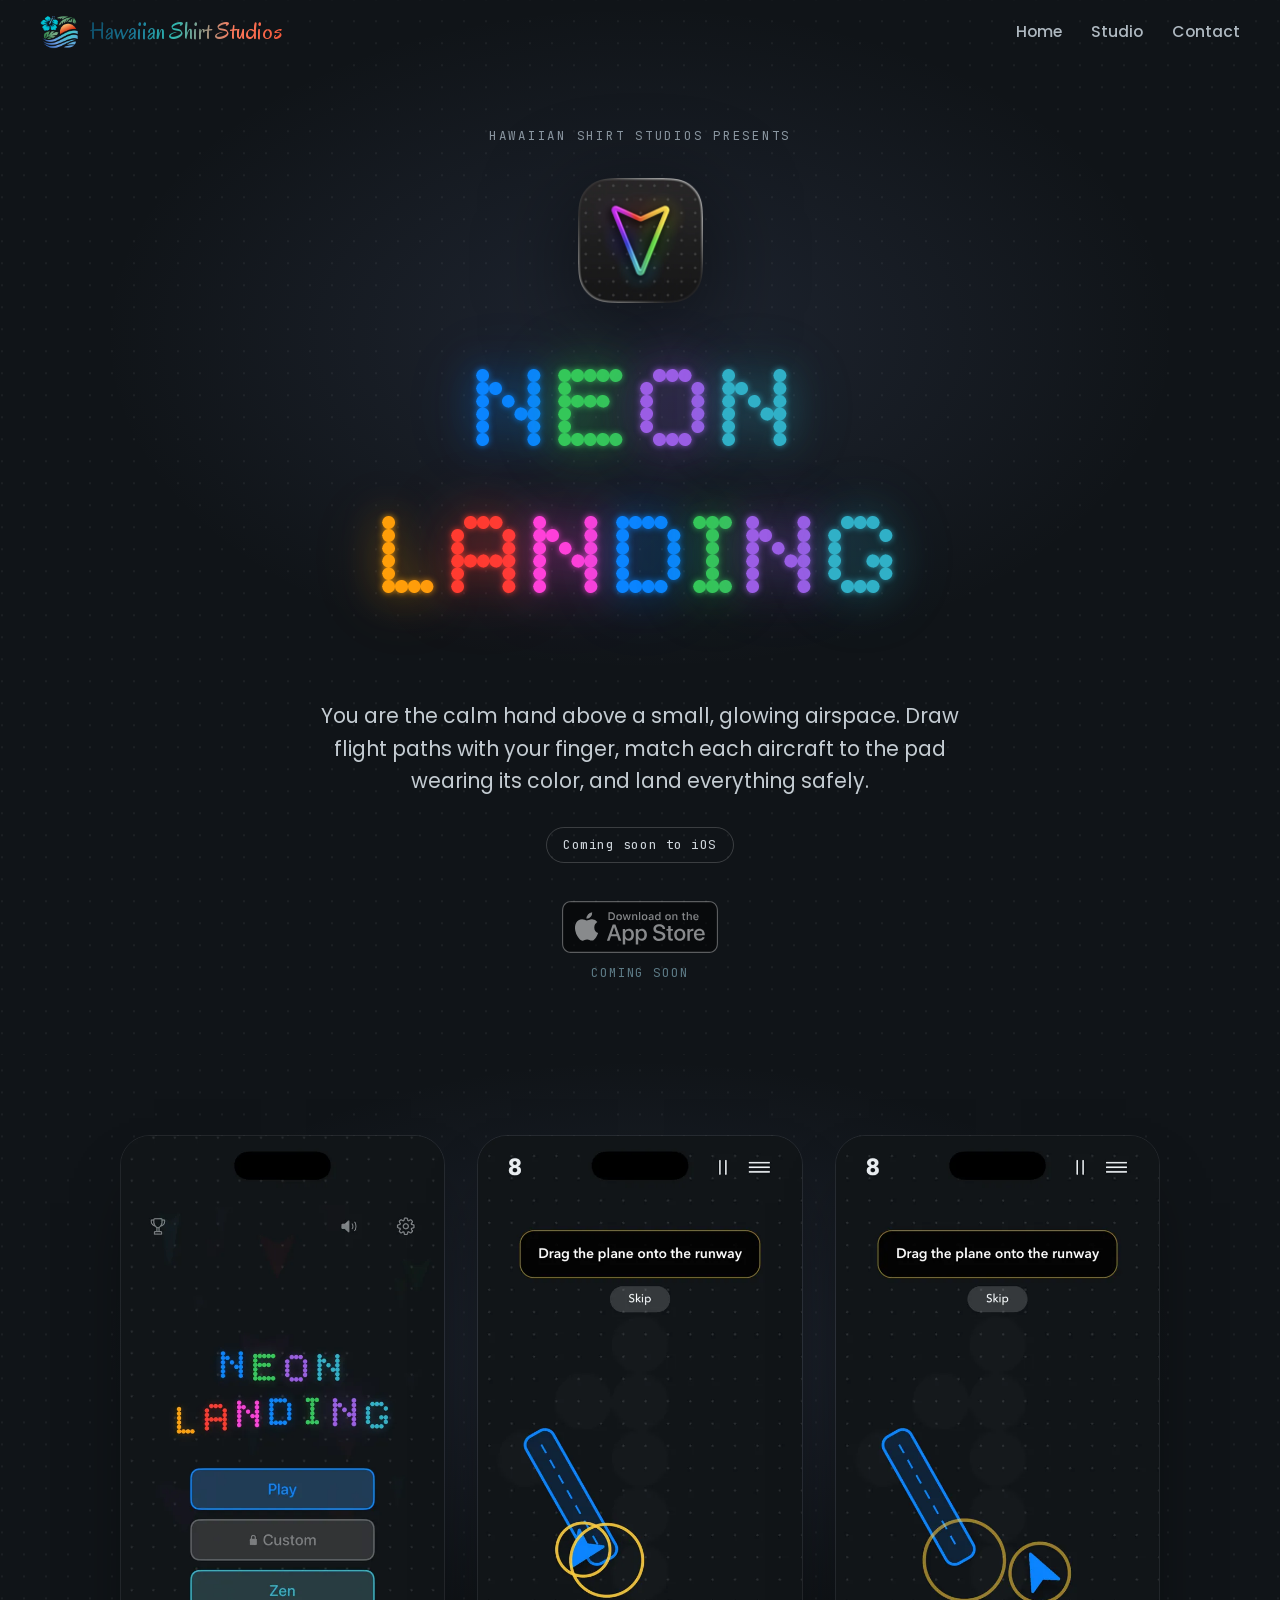
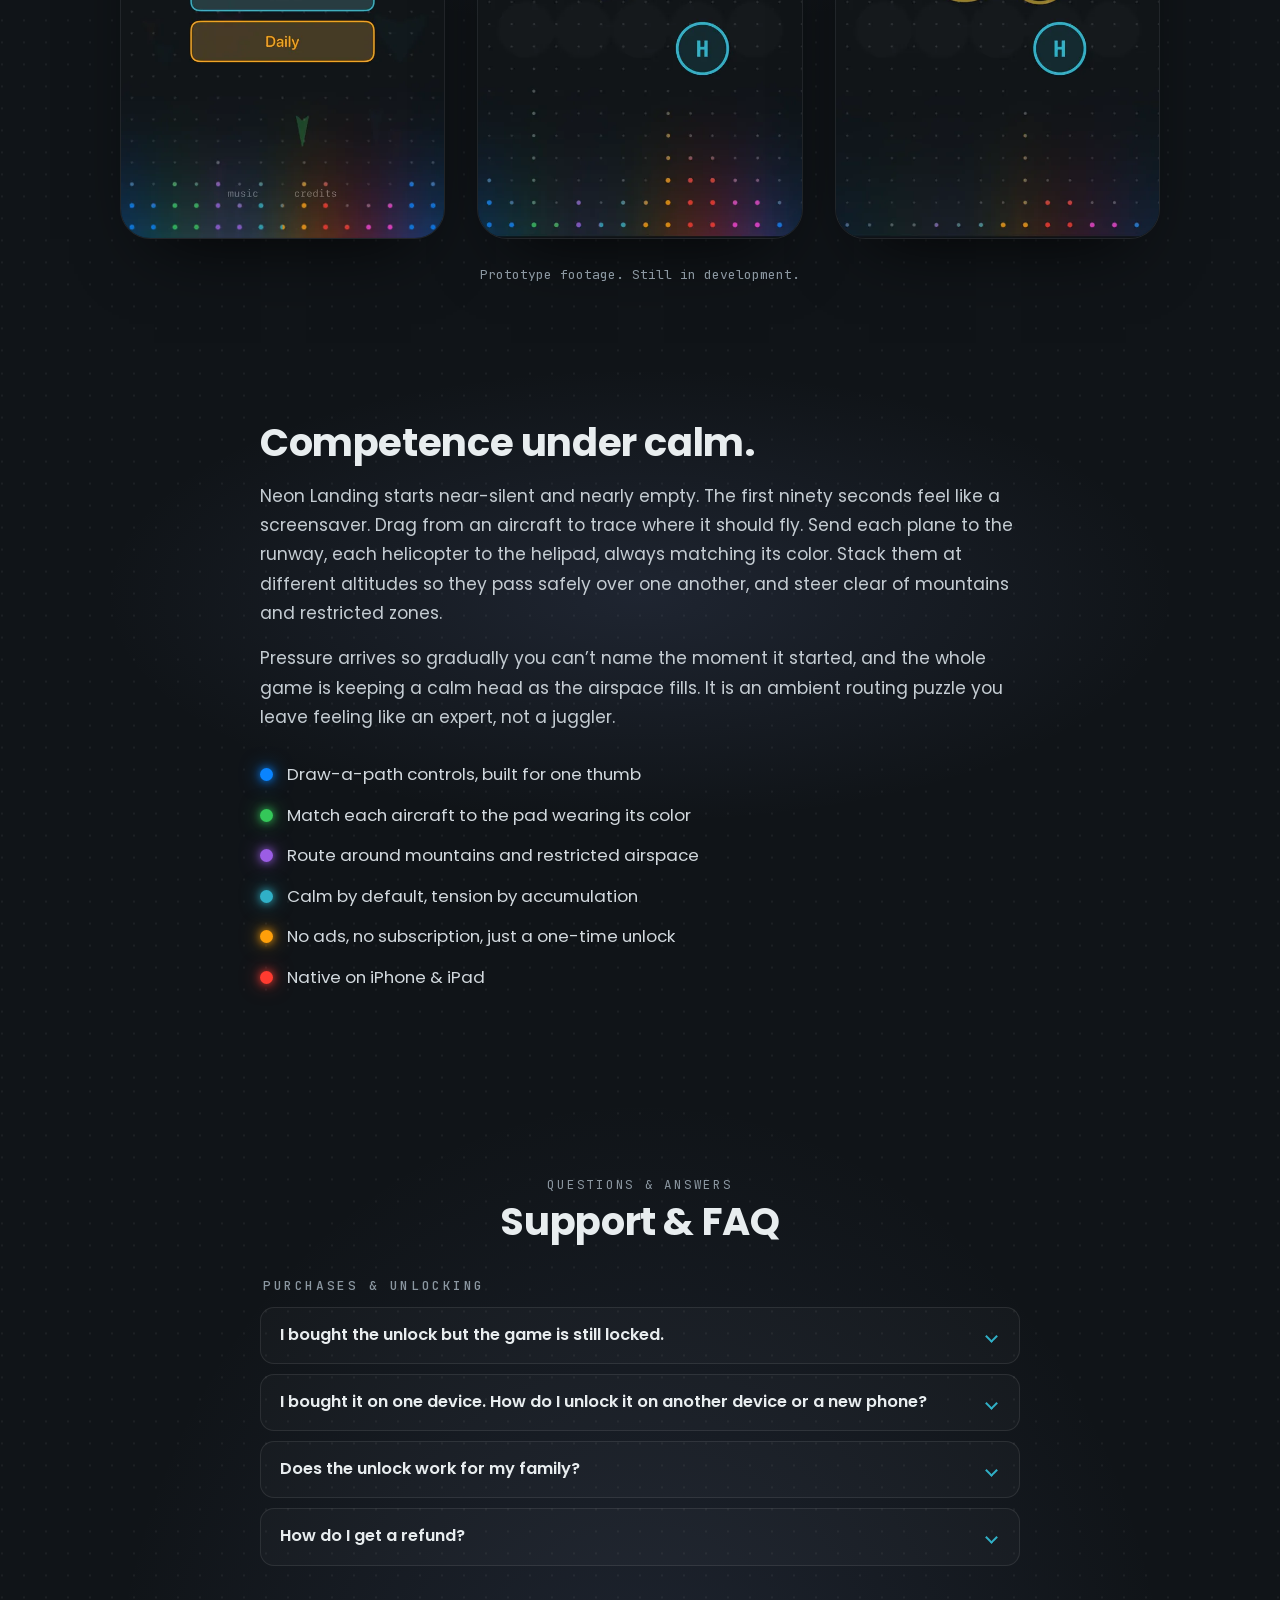
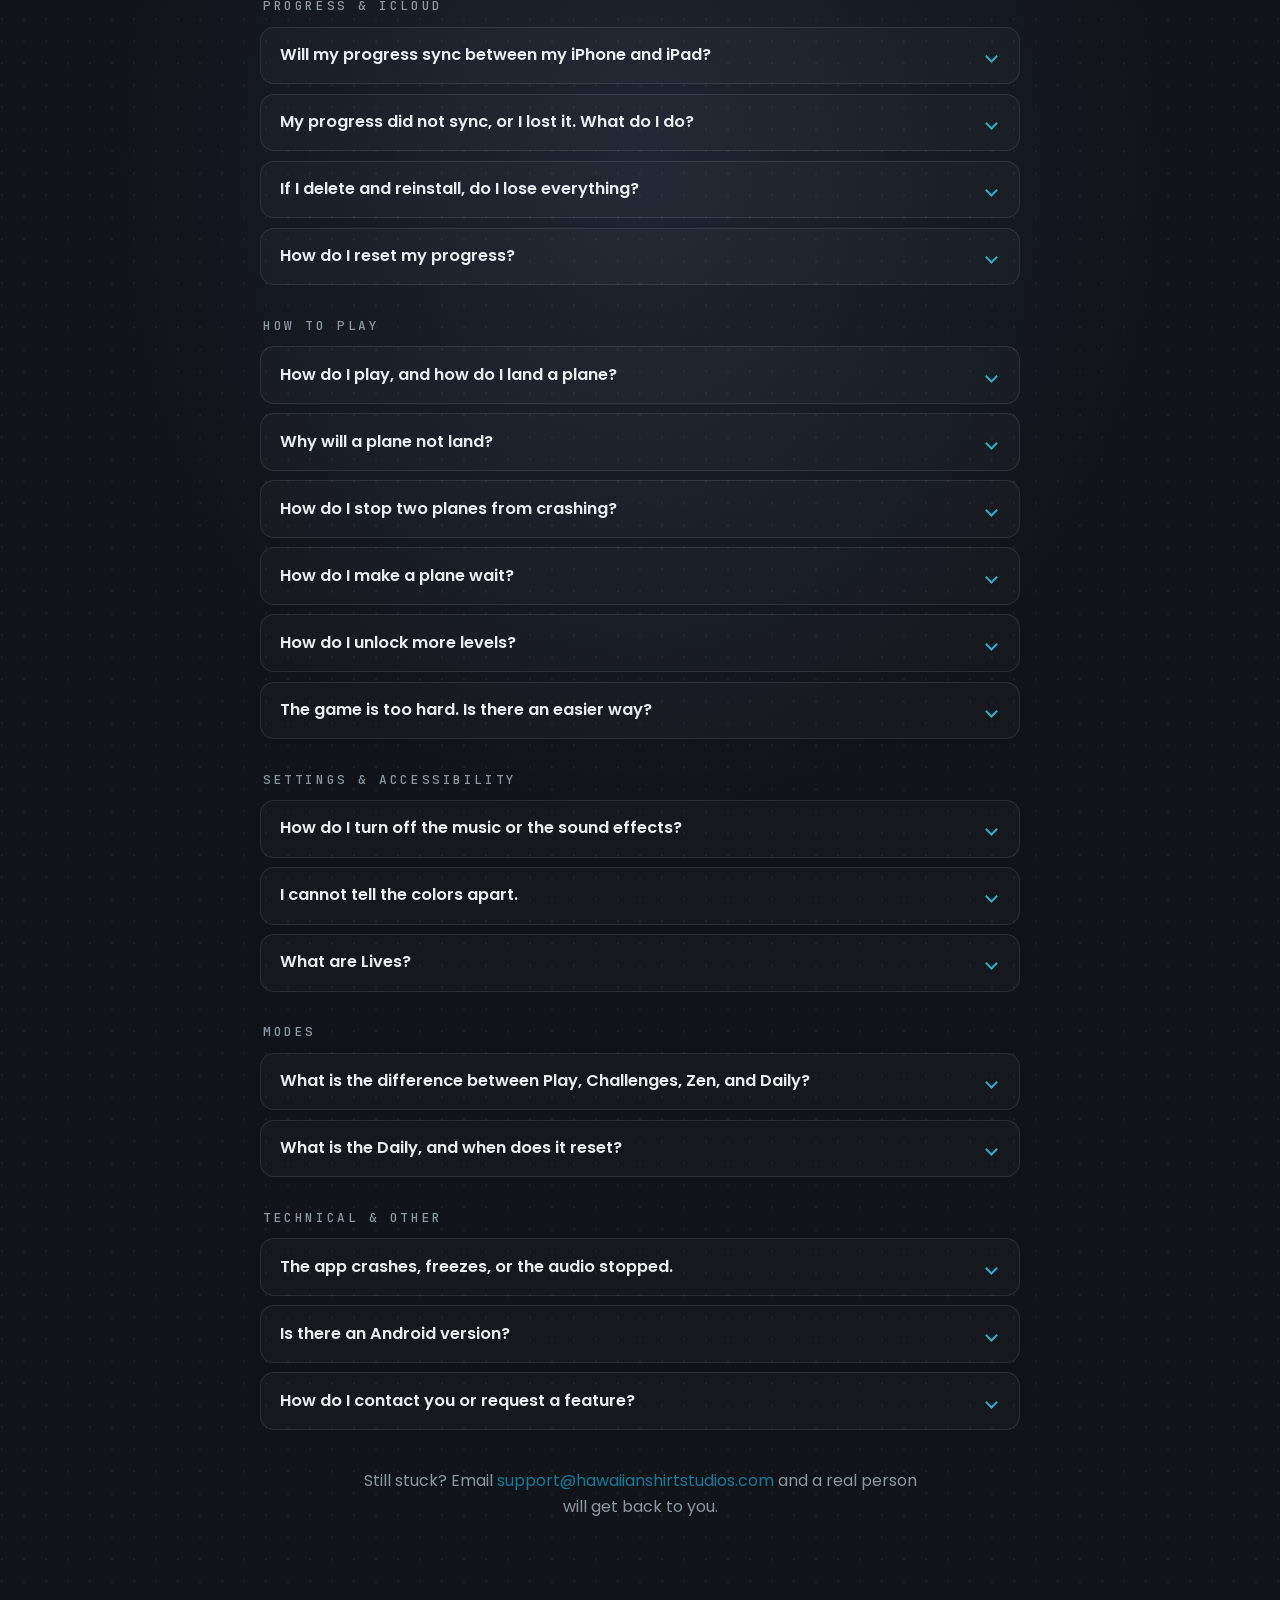
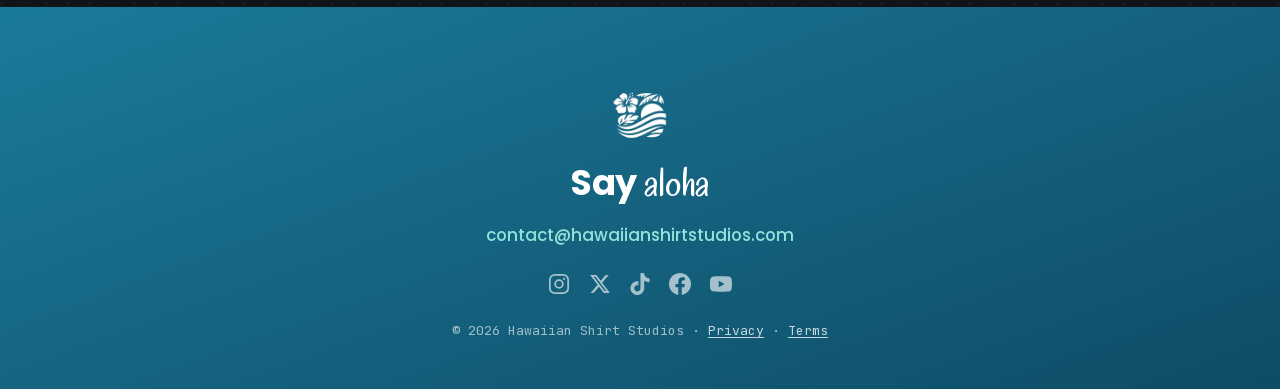
==== commit 72e8a8ba: "Neon Landing FAQ: swap Custom mode for Challenges; footer back to 'aloha' - FAQ modes + unlock answe" ====
--- a/neon-landing.html
+++ b/neon-landing.html
@@ -207,7 +207,7 @@
 
         <details class="faq-item" name="faq">
           <summary>How do I unlock more levels?<span class="faq-mark" aria-hidden="true"></span></summary>
-          <div class="faq-a"><p>The free version includes a 30-level sampler. "Unlock All Features" opens all 999 levels, endless Keep Playing after a win, and full Custom mode.</p></div>
+          <div class="faq-a"><p>The free version includes a 30-level sampler. "Unlock All Features" opens all 999 levels, endless Keep Playing after a win, and the full set of Challenges.</p></div>
         </details>
 
         <details class="faq-item" name="faq">
@@ -239,8 +239,8 @@
         <h3 class="faq-group__title">Modes</h3>
 
         <details class="faq-item" name="faq">
-          <summary>What is the difference between Play, Custom, Zen, and Daily?<span class="faq-mark" aria-hidden="true"></span></summary>
-          <div class="faq-a"><p>Play is the main level ladder. Custom lets you build your own board (part of the paid unlock), Zen is a calm endless board, and Daily is one shared puzzle each day. Zen and Daily are free.</p></div>
+          <summary>What is the difference between Play, Challenges, Zen, and Daily?<span class="faq-mark" aria-hidden="true"></span></summary>
+          <div class="faq-a"><p>Play is the main level ladder. Challenges are hand-built puzzles with special twists and star ratings (a few are free, the rest come with the unlock). Zen is a calm endless board, and Daily is one shared puzzle each day. Zen and Daily are free.</p></div>
         </details>
 
         <details class="faq-item" name="faq">
@@ -276,7 +276,7 @@
   <footer class="site-footer">
     <div class="site-footer__inner">
       <img src="assets/logo-white.png" alt="" class="site-footer__mark" width="56" height="56" />
-      <h2 class="site-footer__title">Say <span class="hello">hello</span></h2>
+      <h2 class="site-footer__title">Say <span class="aloha">aloha</span></h2>
       <p class="site-footer__links">
         <span class="js-email-slot" data-user="contact" data-domain="hawaiianshirtstudios.com"></span><noscript>contact&nbsp;(at)&nbsp;hawaiianshirtstudios.com</noscript>
       </p>
--- a/styles.css
+++ b/styles.css
@@ -371,7 +371,7 @@
 }
 .site-footer__mark { width: 56px; height: 56px; margin: 0 auto 1rem; border-radius: 14px; }
 .site-footer__title { font-size: clamp(1.6rem, 4vw, 2.2rem); font-weight: 700; margin-bottom: 1rem; }
-.site-footer__title .hello { font-family: var(--font-display); font-weight: 400; font-size: 1.15em; }
+.site-footer__title .aloha { font-family: var(--font-display); font-weight: 400; font-size: 1.15em; }
 .site-footer__links { font-size: 1.05rem; margin: 0 0 1.5rem; }
 .site-footer__links a { color: var(--aqua); font-weight: 500; }
 .site-footer__links a:hover { color: #fff; }
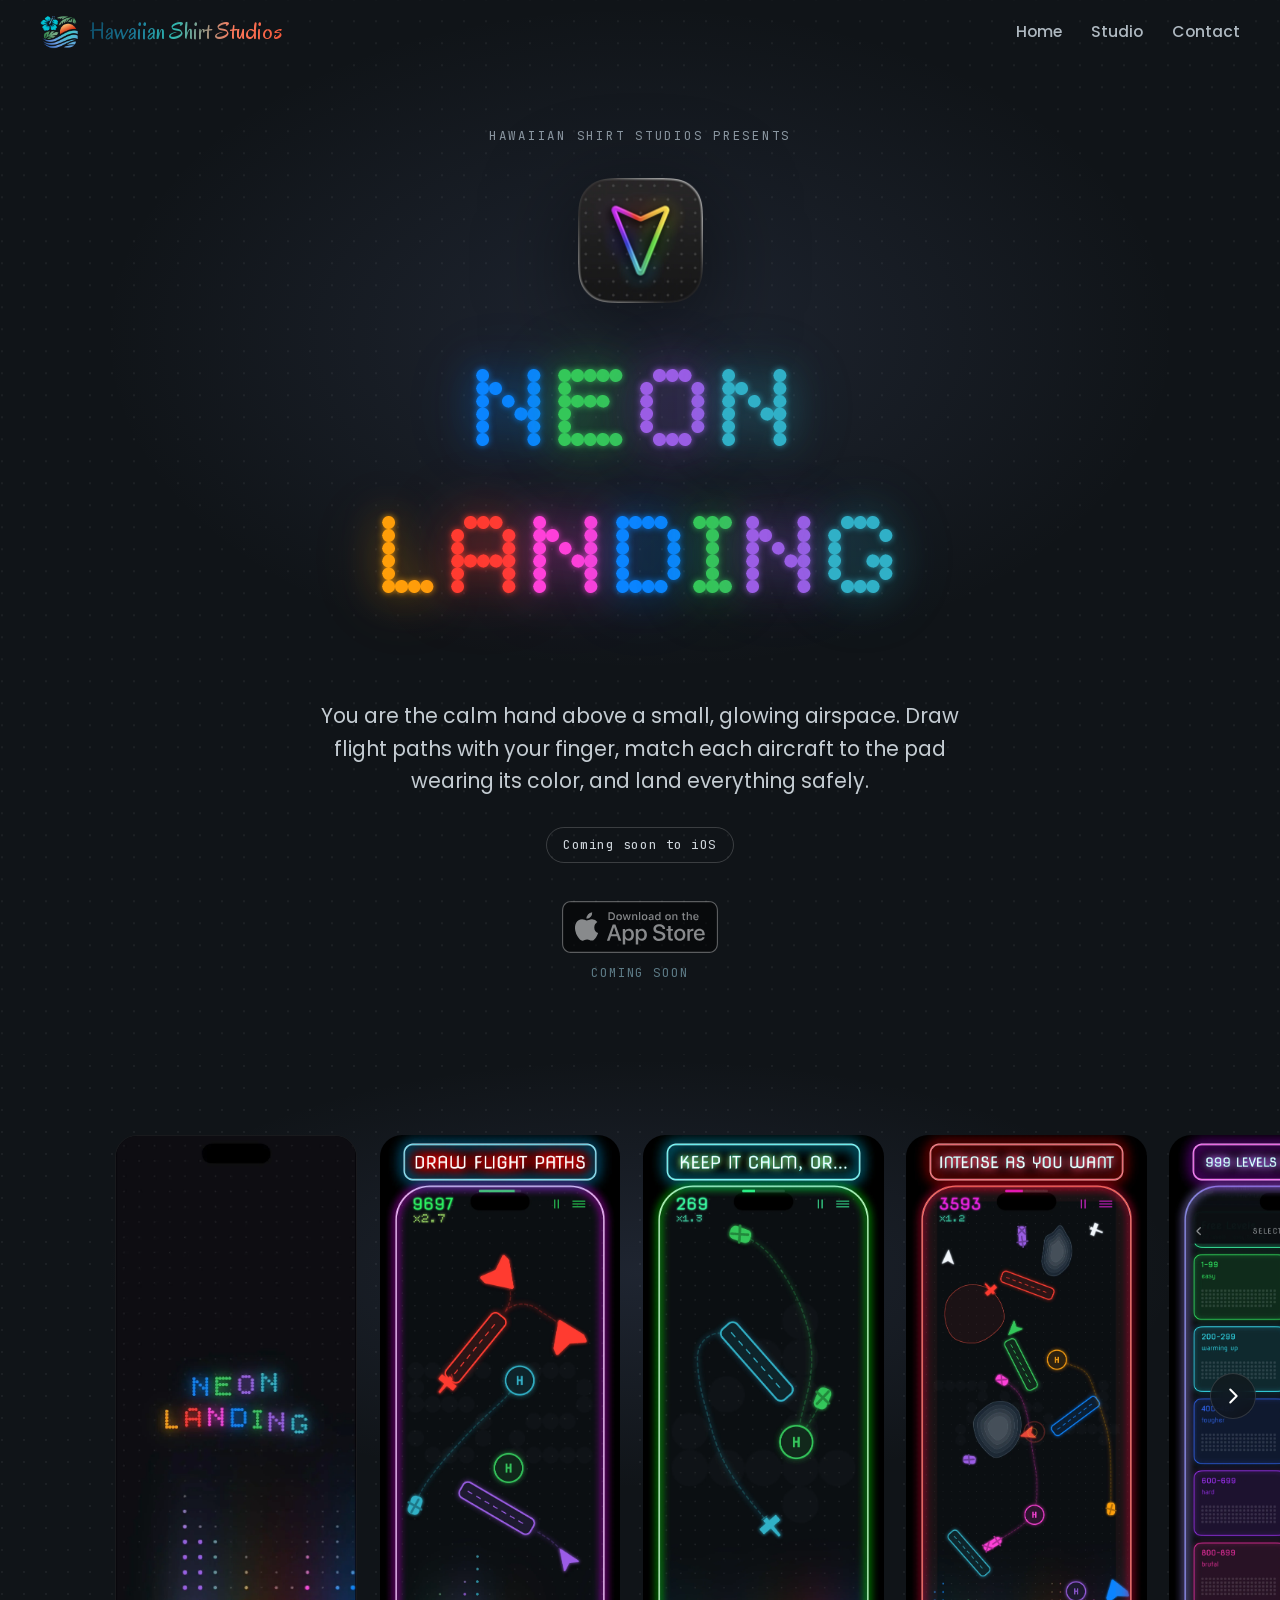
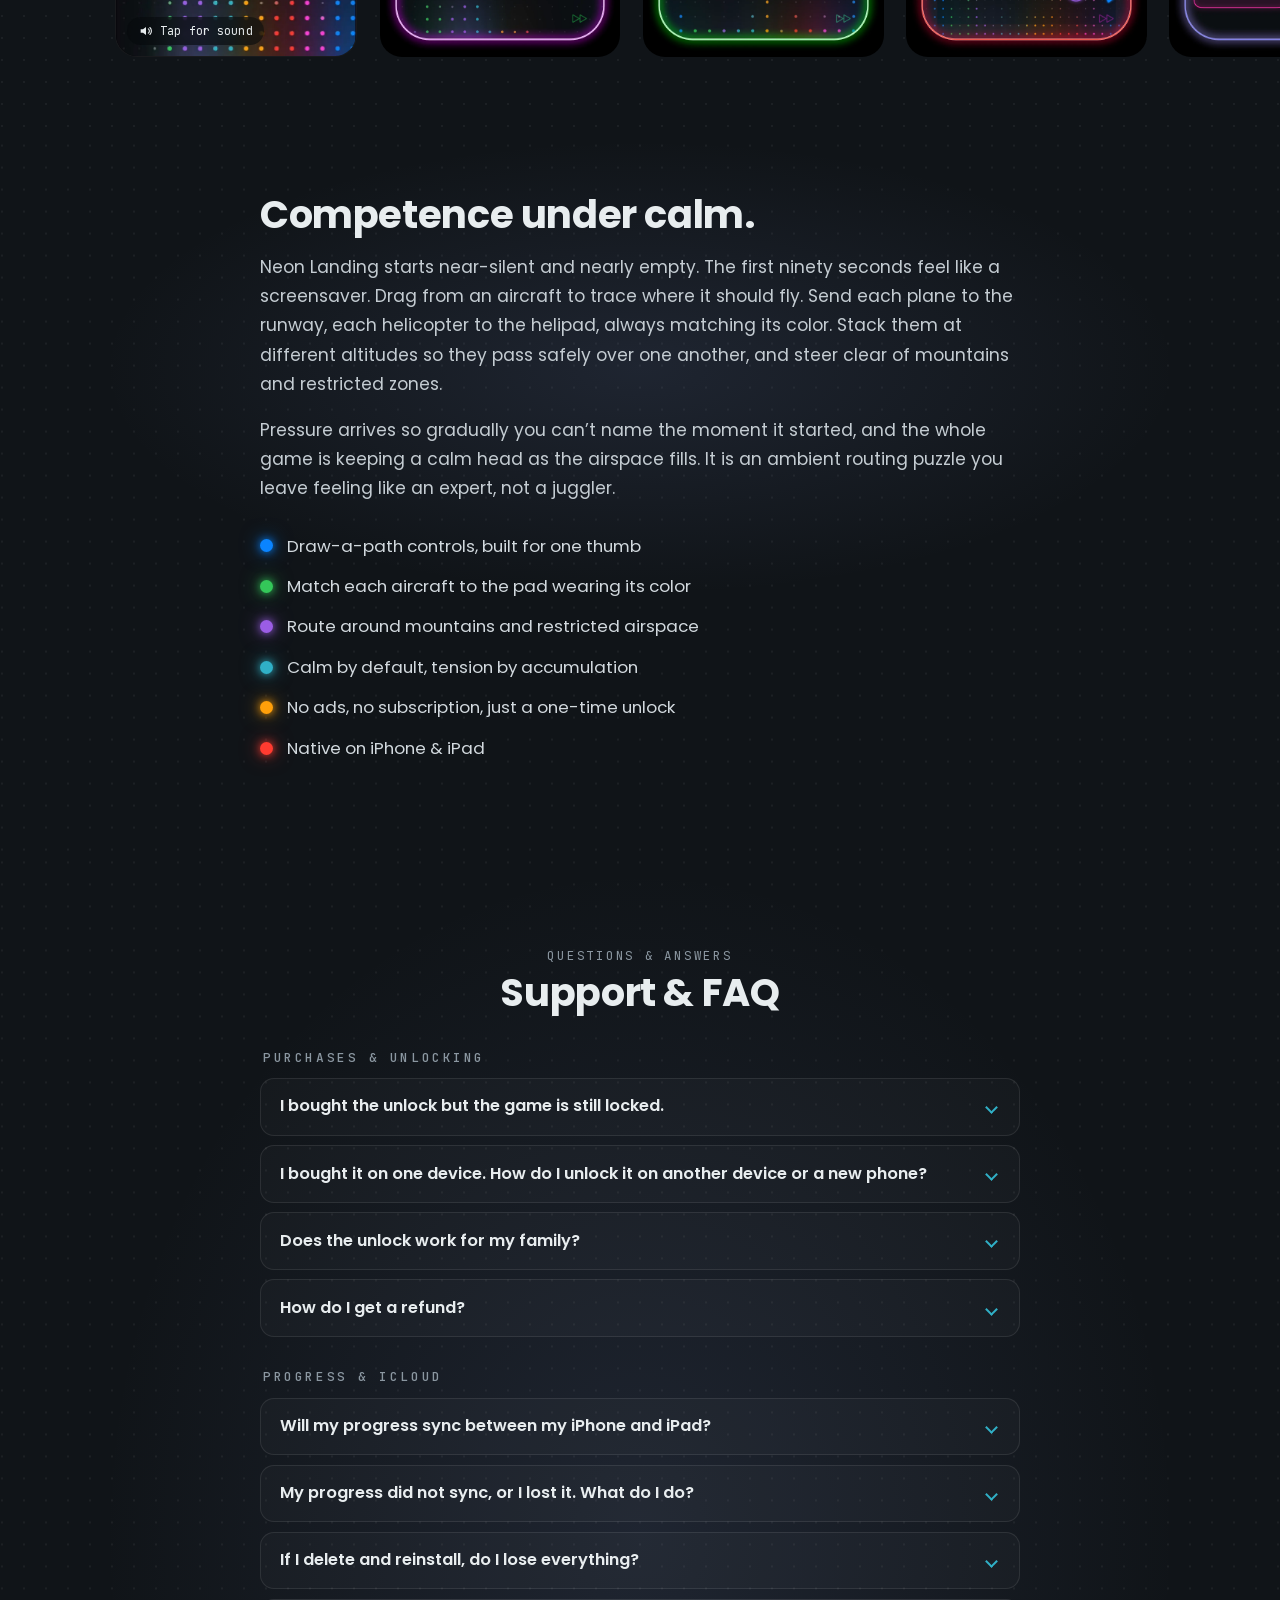
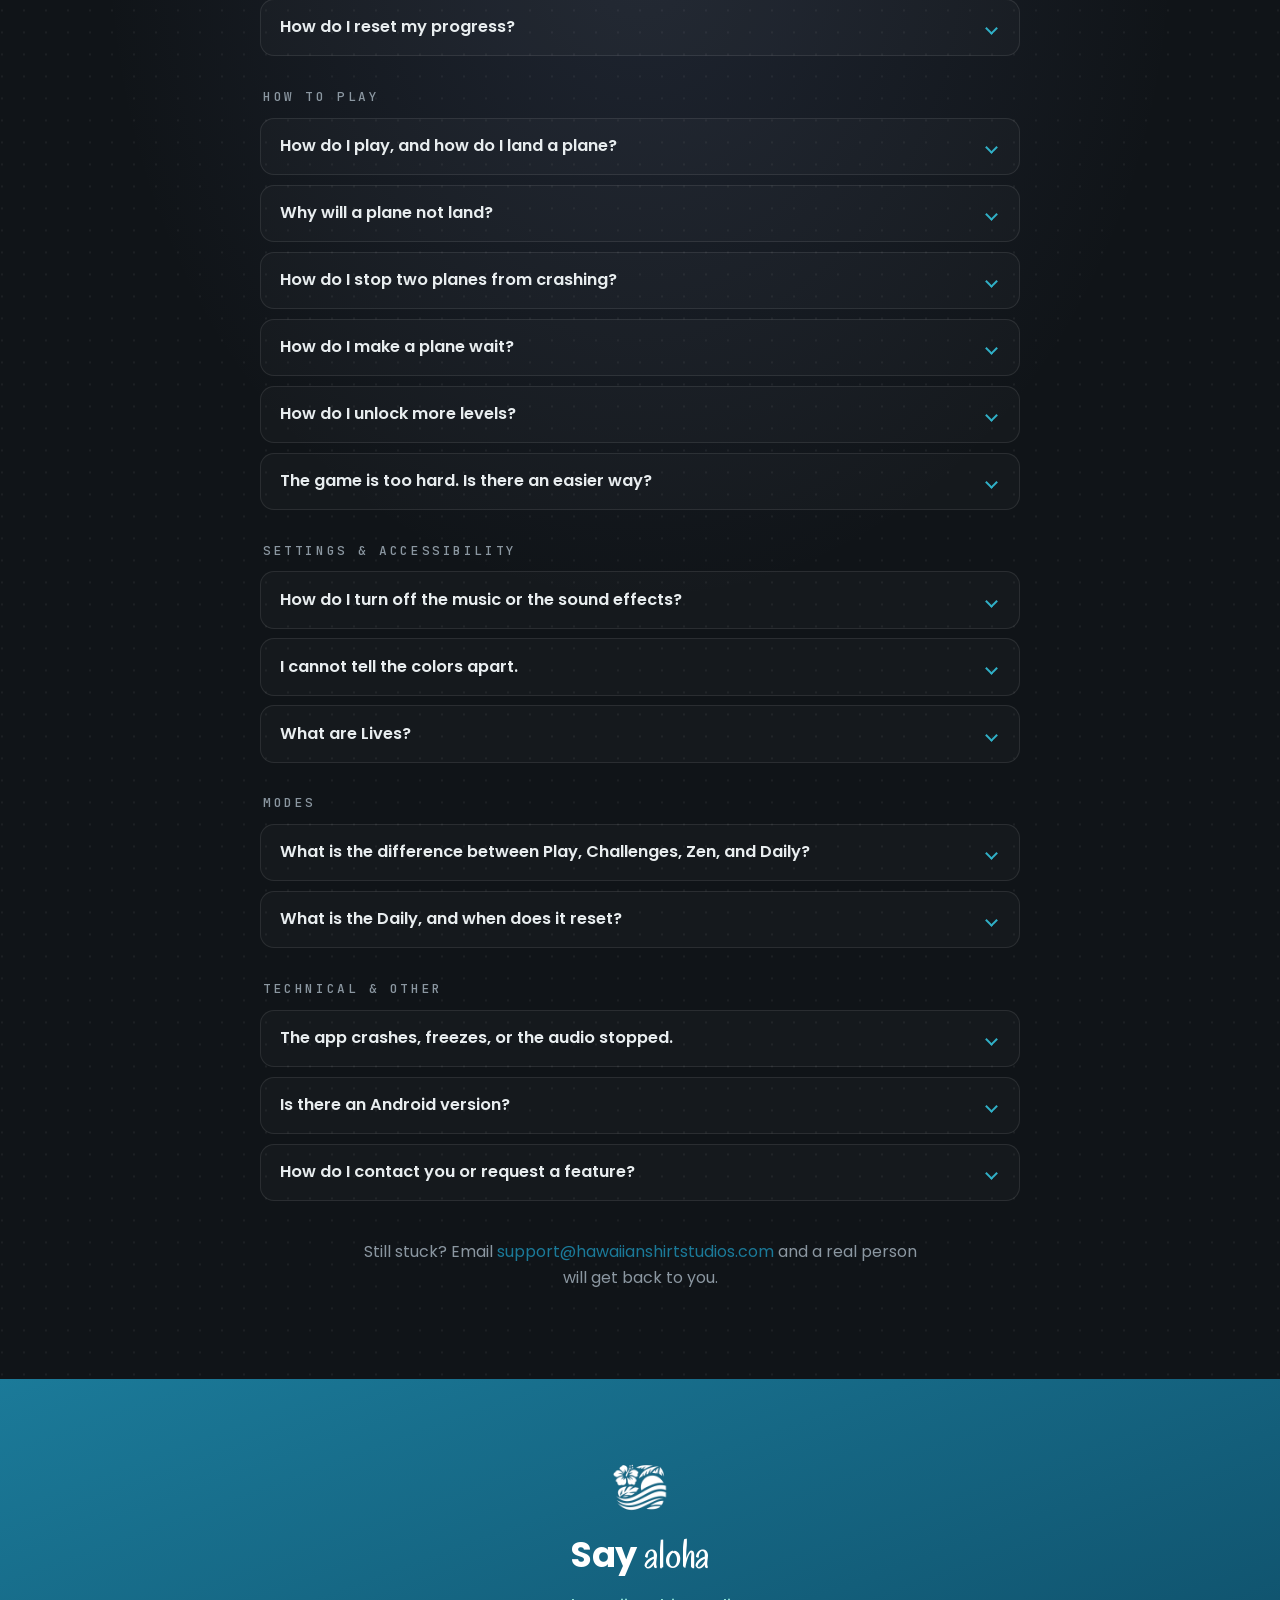
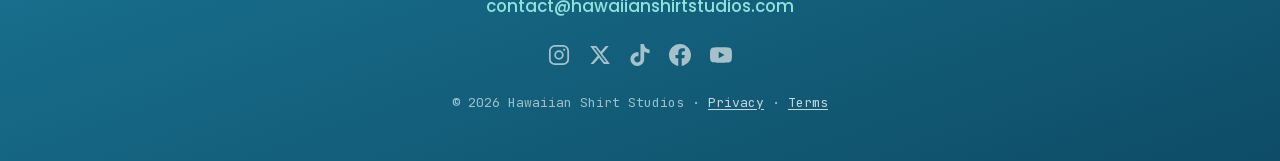
==== commit cdc7dfad: "Neon Landing: App Store-style media gallery with video + lightbox - new media: nl-video.mp4 (App pre" ====
--- a/neon-landing.html
+++ b/neon-landing.html
@@ -35,6 +35,7 @@
   <!-- Anonymous, cookie-free web analytics (TelemetryDeck), self-hosted -->
   <script src="assets/telemetrydeck.min.js" data-app-id="4B5CF27B-6DF2-4A83-ACFD-2FA0EE6E2CDA"></script>
   <script src="assets/track.js" defer></script>
+  <script src="assets/gallery.js" defer></script>
 </head>
 <body class="neon-page">
 
@@ -91,15 +92,96 @@
     </div>
   </section>
 
-  <!-- ============ SCREENSHOTS ============ -->
-  <section class="neon-section neon-shots">
-    <div class="neon-shots__grid">
-      <figure class="neon-phone"><img src="assets/ns-menu.webp" alt="Neon Landing title screen with the glowing NEON LANDING logo" loading="lazy" /></figure>
-      <figure class="neon-phone"><img src="assets/ns-path.webp" alt="Drawing a flight path to route a plane onto a runway" loading="lazy" /></figure>
-      <figure class="neon-phone"><img src="assets/ns-field.webp" alt="The dark playfield with a runway, a helipad, and the neon equaliser" loading="lazy" /></figure>
+  <!-- ============ MEDIA GALLERY (App Store style) ============ -->
+  <section class="neon-section neon-gallery" id="media">
+    <div class="gallery" aria-roledescription="carousel" aria-label="Neon Landing preview video and screenshots">
+      <button type="button" class="gallery__arrow gallery__arrow--prev" aria-label="Scroll to previous">
+        <svg viewBox="0 0 24 24" aria-hidden="true"><path d="M15 5l-7 7 7 7" fill="none" stroke="currentColor" stroke-width="2.2" stroke-linecap="round" stroke-linejoin="round"/></svg>
+      </button>
+
+      <ul class="gallery__track" role="list">
+        <li class="gallery__item gallery__item--video">
+          <button type="button" class="media-btn" data-index="0" data-type="video"
+                  data-src="assets/nl-video.mp4" data-poster="assets/nl-video-poster.webp"
+                  data-alt="Neon Landing gameplay: drawing flight paths to land aircraft"
+                  aria-label="Open the Neon Landing preview video with sound">
+            <video class="gallery__video" muted loop playsinline preload="none"
+                   poster="assets/nl-video-poster.webp" tabindex="-1">
+              <source src="assets/nl-video.mp4" type="video/mp4" />
+            </video>
+            <span class="media-badge" aria-hidden="true">
+              <svg viewBox="0 0 24 24"><path d="M4 9.5v5h3.5L12 18V6L7.5 9.5H4z" fill="currentColor"/><path d="M15.5 8.8a4 4 0 010 6.4" fill="none" stroke="currentColor" stroke-width="1.7" stroke-linecap="round"/><path d="M17.8 6.8a7 7 0 010 10.4" fill="none" stroke="currentColor" stroke-width="1.7" stroke-linecap="round"/></svg>
+              Tap for sound
+            </span>
+          </button>
+        </li>
+
+        <li class="gallery__item">
+          <button type="button" class="media-btn" data-index="1" data-type="image"
+                  data-src="assets/nl-shot-1.webp"
+                  data-alt="Draw flight paths: routing aircraft along curved lines to matching-colour runways"
+                  aria-label="Open screenshot: Draw flight paths">
+            <img src="assets/nl-shot-1.webp" alt="Draw flight paths: routing aircraft to matching-colour runways" loading="lazy" />
+          </button>
+        </li>
+
+        <li class="gallery__item">
+          <button type="button" class="media-btn" data-index="2" data-type="image"
+                  data-src="assets/nl-shot-2.webp"
+                  data-alt="Keep it calm: a quiet board with a couple of aircraft and a helipad"
+                  aria-label="Open screenshot: Keep it calm">
+            <img src="assets/nl-shot-2.webp" alt="Keep it calm: a quiet board with a couple of aircraft and a helipad" loading="lazy" />
+          </button>
+        </li>
+
+        <li class="gallery__item">
+          <button type="button" class="media-btn" data-index="3" data-type="image"
+                  data-src="assets/nl-shot-3.webp"
+                  data-alt="Intense as you want: a busy board packed with aircraft, mountains, and restricted zones"
+                  aria-label="Open screenshot: Intense as you want">
+            <img src="assets/nl-shot-3.webp" alt="Intense as you want: a busy board full of aircraft, mountains, and restricted zones" loading="lazy" />
+          </button>
+        </li>
+
+        <li class="gallery__item">
+          <button type="button" class="media-btn" data-index="4" data-type="image"
+                  data-src="assets/nl-shot-4.webp"
+                  data-alt="999 levels and challenges: the chapter-select screen, from easy to brutal"
+                  aria-label="Open screenshot: 999 levels and challenges">
+            <img src="assets/nl-shot-4.webp" alt="999 levels and challenges: the chapter-select screen, from easy to brutal" loading="lazy" />
+          </button>
+        </li>
+
+        <li class="gallery__item">
+          <button type="button" class="media-btn" data-index="5" data-type="image"
+                  data-src="assets/nl-shot-5.webp"
+                  data-alt="Beat your high score: a level-cleared screen with three stars and a new best"
+                  aria-label="Open screenshot: Beat your high score">
+            <img src="assets/nl-shot-5.webp" alt="Beat your high score: a level-cleared screen with three stars and a new best" loading="lazy" />
+          </button>
+        </li>
+      </ul>
+
+      <button type="button" class="gallery__arrow gallery__arrow--next" aria-label="Scroll to next">
+        <svg viewBox="0 0 24 24" aria-hidden="true"><path d="M9 5l7 7-7 7" fill="none" stroke="currentColor" stroke-width="2.2" stroke-linecap="round" stroke-linejoin="round"/></svg>
+      </button>
     </div>
-    <p class="neon-shots__note">Prototype footage. Still in development.</p>
   </section>
+
+  <!-- lightbox overlay for expanded media -->
+  <div class="lightbox" id="lightbox" role="dialog" aria-modal="true" aria-label="Media viewer" hidden>
+    <button type="button" class="lightbox__close" aria-label="Close viewer">
+      <svg viewBox="0 0 24 24" aria-hidden="true"><path d="M6 6l12 12M18 6L6 18" fill="none" stroke="currentColor" stroke-width="2.2" stroke-linecap="round"/></svg>
+    </button>
+    <button type="button" class="lightbox__arrow lightbox__arrow--prev" aria-label="Previous">
+      <svg viewBox="0 0 24 24" aria-hidden="true"><path d="M15 5l-7 7 7 7" fill="none" stroke="currentColor" stroke-width="2.4" stroke-linecap="round" stroke-linejoin="round"/></svg>
+    </button>
+    <div class="lightbox__stage" id="lightbox-stage"></div>
+    <button type="button" class="lightbox__arrow lightbox__arrow--next" aria-label="Next">
+      <svg viewBox="0 0 24 24" aria-hidden="true"><path d="M9 5l7 7-7 7" fill="none" stroke="currentColor" stroke-width="2.4" stroke-linecap="round" stroke-linejoin="round"/></svg>
+    </button>
+    <div class="lightbox__counter"><span id="lb-index">1</span> / <span id="lb-total">6</span></div>
+  </div>
 
   <!-- ============ ABOUT ============ -->
   <section class="neon-section neon-about">
@@ -129,6 +211,7 @@
   </section>
 
   <!-- ============ FAQ / SUPPORT ============ -->
+  <span id="support" aria-hidden="true"></span>
   <section class="neon-section neon-faq" id="faq">
     <div class="neon-faq__inner">
       <p class="neon-eyebrow">Questions &amp; answers</p>
--- a/neon.css
+++ b/neon.css
@@ -358,3 +358,116 @@
 @media (prefers-reduced-motion: reduce) {
   .faq-item, .faq-mark, .faq-item[open] .faq-a { transition: none; animation: none; }
 }
+
+/* =====================================================================
+   Media gallery (App Store style): scrolling strip + lightbox
+   ===================================================================== */
+.neon-gallery { padding: clamp(2.5rem, 7vw, 4.5rem) 0; }
+.gallery { position: relative; }
+
+.gallery__track {
+  display: flex;
+  gap: clamp(0.8rem, 2vw, 1.4rem);
+  margin: 0;
+  padding: 0.5rem clamp(1rem, 9vw, 13vw);
+  list-style: none;
+  overflow-x: auto;
+  scroll-snap-type: x mandatory;
+  scroll-behavior: smooth;
+  -webkit-overflow-scrolling: touch;
+  scrollbar-width: none;
+}
+.gallery__track::-webkit-scrollbar { display: none; }
+
+.gallery__item {
+  flex: 0 0 auto;
+  height: clamp(340px, 58vh, 560px);
+  scroll-snap-align: center;
+}
+.media-btn {
+  display: block; position: relative; height: 100%; padding: 0; border: 0;
+  background: none; cursor: zoom-in; border-radius: 22px;
+  transition: transform 0.25s ease;
+}
+.gallery__item--video .media-btn { cursor: pointer; }
+.media-btn:hover { transform: translateY(-4px); }
+.media-btn:focus-visible { outline: 2px solid var(--pad-0); outline-offset: 4px; }
+.gallery__item img,
+.gallery__video {
+  height: 100%; width: auto; display: block;
+  border-radius: 22px; object-fit: cover; background: #05070a;
+}
+.gallery__video { border: 1px solid rgba(255, 255, 255, 0.08); }
+
+.media-badge {
+  position: absolute; left: 12px; bottom: 12px;
+  display: inline-flex; align-items: center; gap: 6px;
+  padding: 6px 11px; border-radius: 999px;
+  background: rgba(8, 10, 14, 0.62); backdrop-filter: blur(6px);
+  color: #E8EDEF; font-family: var(--mono); font-size: 0.72rem; letter-spacing: 0.01em;
+  pointer-events: none;
+}
+.media-badge svg { width: 16px; height: 16px; }
+
+.gallery__arrow {
+  position: absolute; top: 50%; transform: translateY(-50%); z-index: 3;
+  width: 46px; height: 46px; border-radius: 50%;
+  border: 1px solid rgba(255, 255, 255, 0.14);
+  background: rgba(16, 20, 24, 0.72); backdrop-filter: blur(8px); color: #fff;
+  display: grid; place-items: center; cursor: pointer;
+  transition: background 0.2s ease, opacity 0.2s ease;
+}
+.gallery__arrow:hover { background: rgba(34, 40, 48, 0.92); }
+.gallery__arrow svg { width: 22px; height: 22px; }
+.gallery__arrow--prev { left: clamp(0.5rem, 2vw, 1.5rem); }
+.gallery__arrow--next { right: clamp(0.5rem, 2vw, 1.5rem); }
+.gallery__arrow[disabled] { opacity: 0; pointer-events: none; }
+
+/* ---------- lightbox ---------- */
+.lightbox {
+  position: fixed; inset: 0; z-index: 100;
+  display: flex; align-items: center; justify-content: center;
+  background: rgba(4, 6, 9, 0.92); backdrop-filter: blur(10px);
+  opacity: 0; transition: opacity 0.25s ease;
+}
+.lightbox:not([hidden]) { opacity: 1; }
+.lightbox[hidden] { display: none; }
+.lightbox__stage {
+  max-width: min(92vw, 620px); max-height: 90vh;
+  display: flex; align-items: center; justify-content: center;
+}
+.lightbox__stage img,
+.lightbox__stage video {
+  max-width: 100%; max-height: 90vh; width: auto; height: auto;
+  border-radius: 18px; display: block;
+  box-shadow: 0 30px 80px -20px rgba(0, 0, 0, 0.8);
+}
+.lightbox__close,
+.lightbox__arrow {
+  position: absolute; z-index: 2; border-radius: 50%; color: #fff; cursor: pointer;
+  border: 1px solid rgba(255, 255, 255, 0.16); background: rgba(16, 20, 24, 0.66);
+  display: grid; place-items: center; transition: background 0.2s ease;
+}
+.lightbox__close:hover,
+.lightbox__arrow:hover { background: rgba(42, 48, 56, 0.92); }
+.lightbox__close { top: clamp(0.8rem, 2vw, 1.4rem); right: clamp(0.8rem, 2vw, 1.4rem); width: 44px; height: 44px; }
+.lightbox__close svg { width: 22px; height: 22px; }
+.lightbox__arrow { top: 50%; transform: translateY(-50%); width: 52px; height: 52px; }
+.lightbox__arrow svg { width: 26px; height: 26px; }
+.lightbox__arrow--prev { left: clamp(0.6rem, 3vw, 2rem); }
+.lightbox__arrow--next { right: clamp(0.6rem, 3vw, 2rem); }
+.lightbox__counter {
+  position: absolute; bottom: clamp(0.8rem, 2.5vw, 1.6rem); left: 50%; transform: translateX(-50%);
+  font-family: var(--mono); font-size: 0.8rem; color: rgba(255, 255, 255, 0.7);
+}
+body.lightbox-open { overflow: hidden; }
+
+@media (max-width: 640px) {
+  .gallery__track { padding-left: 1rem; padding-right: 1rem; }
+  .gallery__arrow { display: none; }
+  .lightbox__arrow { width: 44px; height: 44px; }
+}
+@media (prefers-reduced-motion: reduce) {
+  .gallery__track { scroll-behavior: auto; }
+  .media-btn, .gallery__arrow, .lightbox, .lightbox__close, .lightbox__arrow { transition: none; }
+}
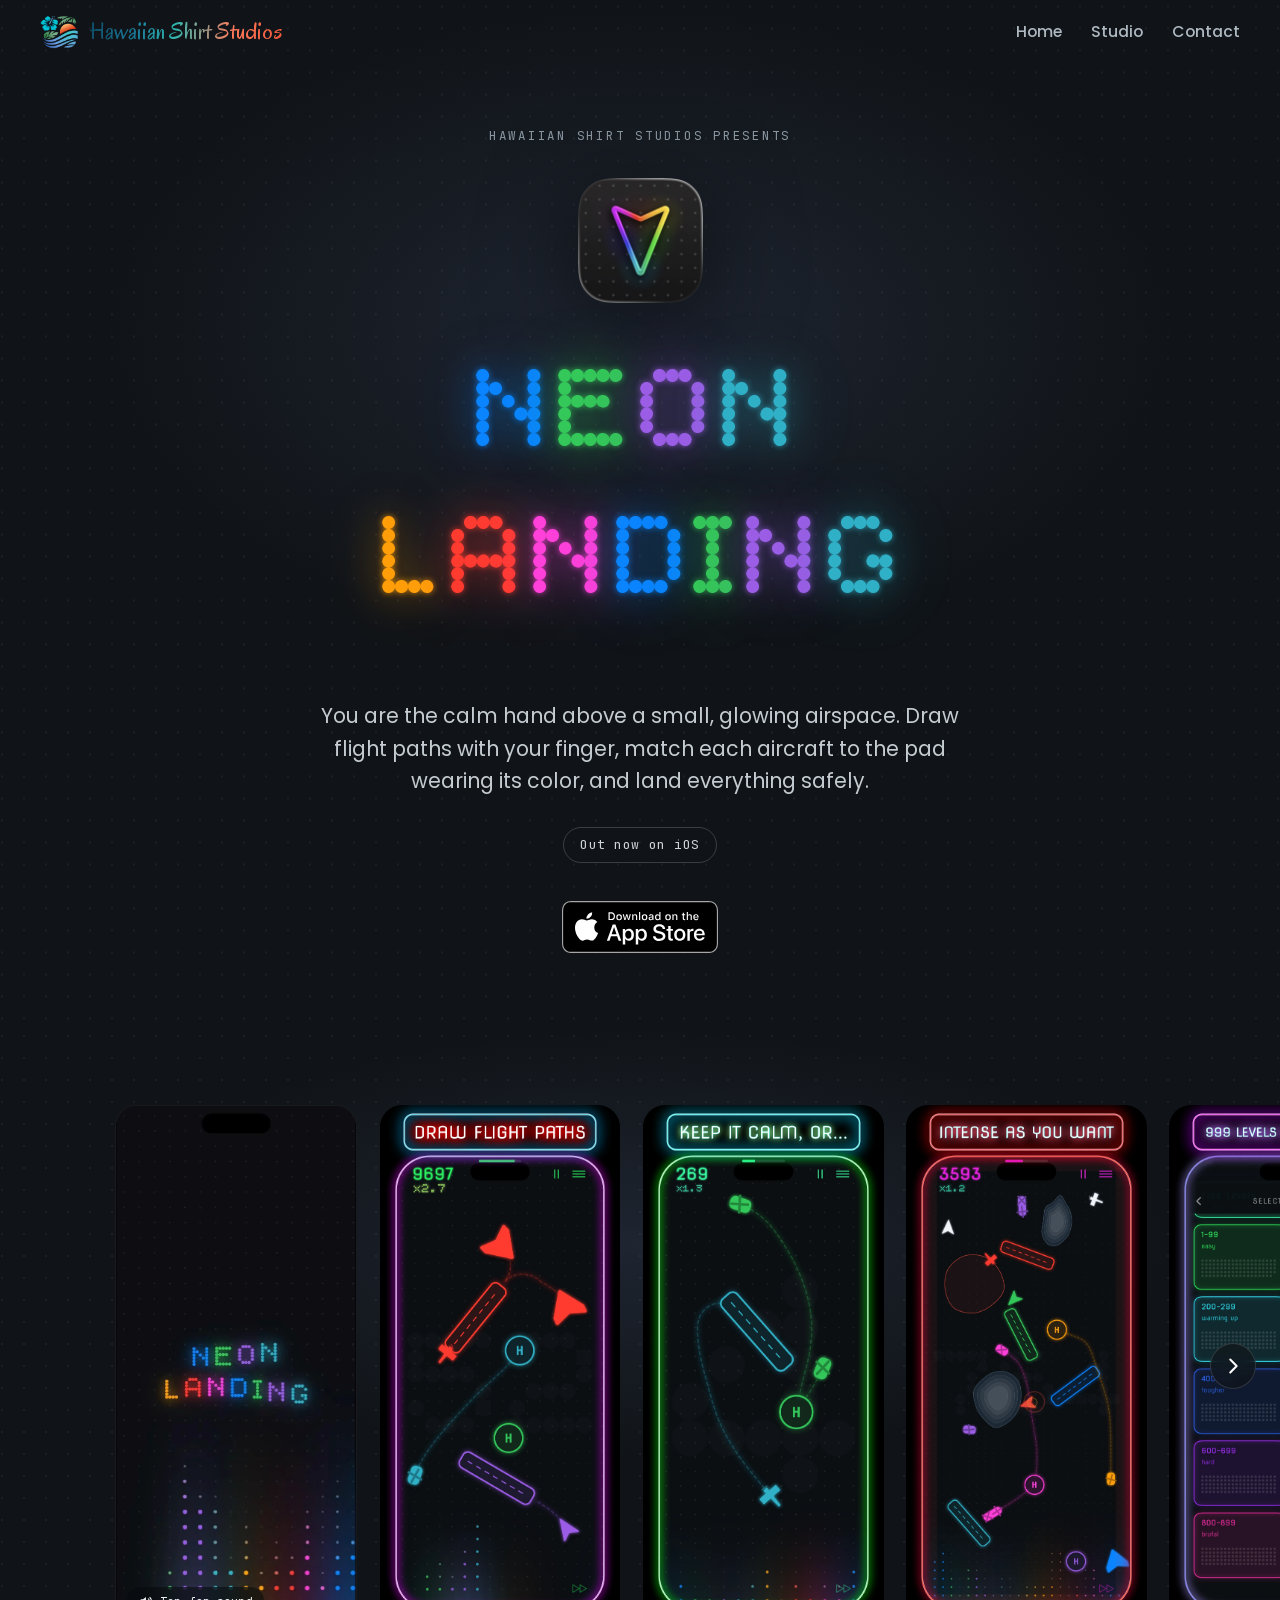
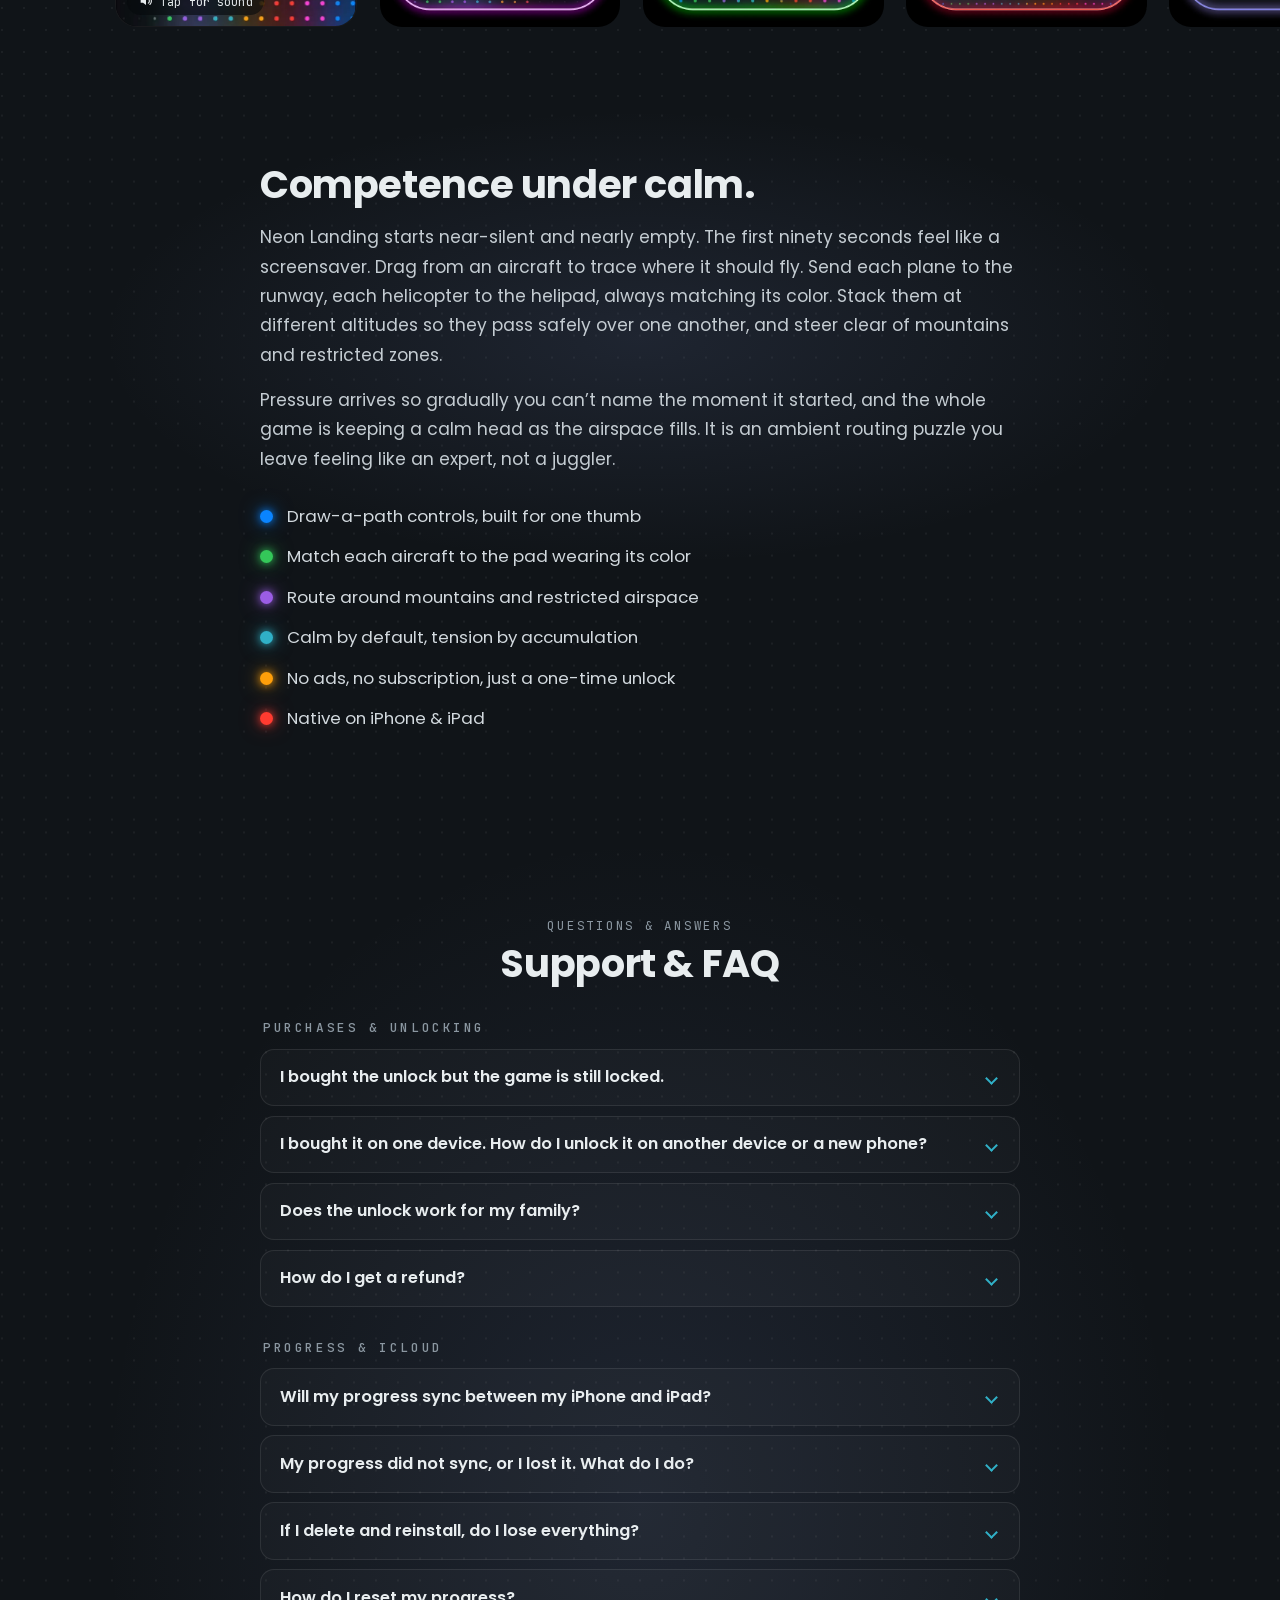
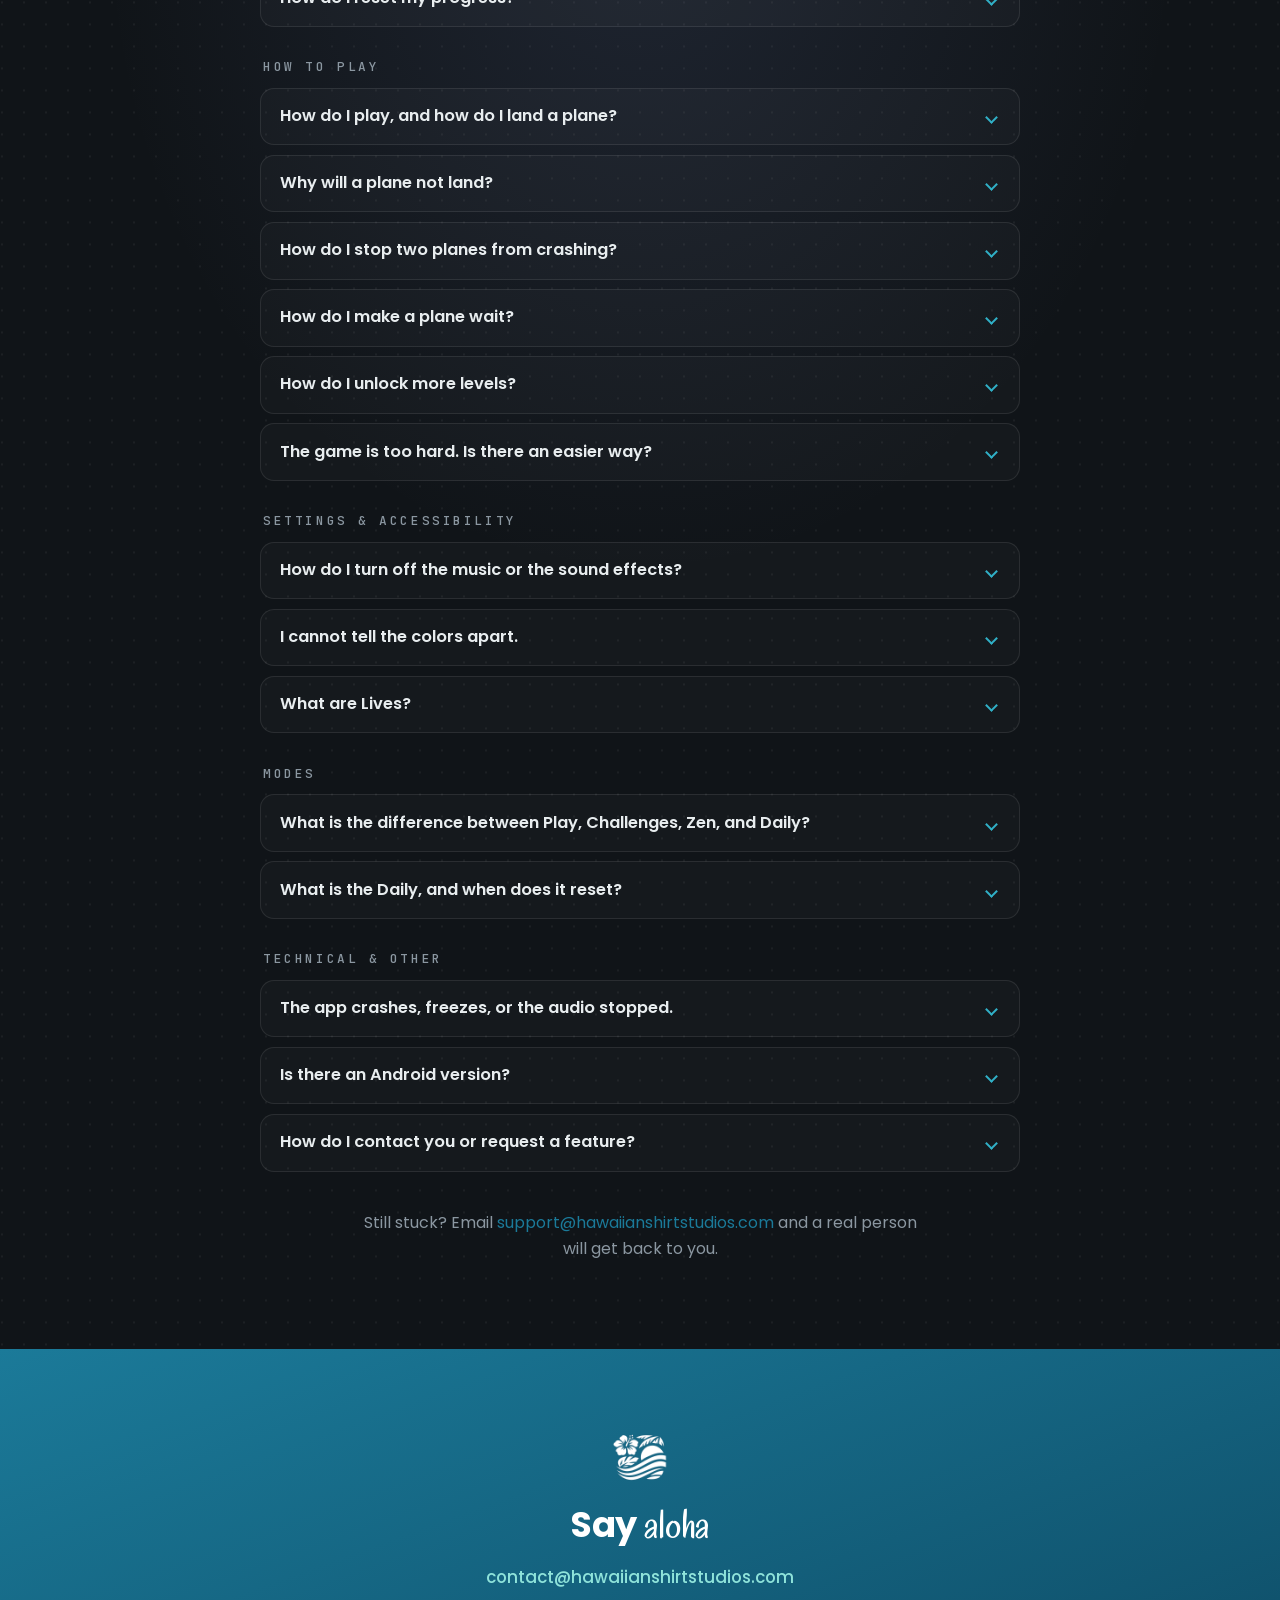
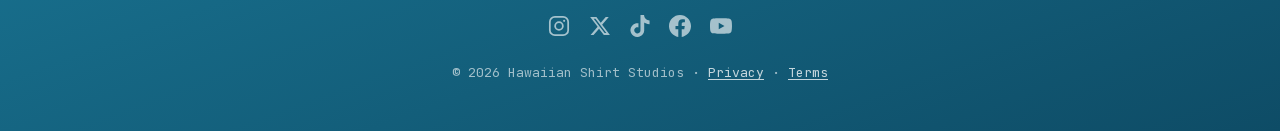
==== commit 2cb28fe4: "Neon Landing is live: link App Store, drop "coming soon" - Hero and home CTA badges now link to the " ====
--- a/neon-landing.html
+++ b/neon-landing.html
@@ -5,27 +5,29 @@
   <meta name="viewport" content="width=device-width, initial-scale=1.0" />
   <link rel="canonical" href="https://hawaiianshirtstudios.com/neon-landing" />
   <title>Neon Landing &middot; Hawaiian Shirt Studios</title>
-  <meta name="description" content="Neon Landing is a calm, glowing iOS game about drawing flight paths and landing aircraft. Draw a path, match each plane to its colored pad, and land everything. Coming soon." />
+  <meta name="description" content="Neon Landing is a calm, glowing iOS game about drawing flight paths and landing aircraft. Draw a path, match each plane to its colored pad, and land everything. Out now on the App Store." />
 
   <link rel="icon" type="image/png" sizes="32x32" href="assets/favicon-32.png" />
   <link rel="icon" type="image/png" sizes="512x512" href="assets/logo.png" />
   <link rel="apple-touch-icon" href="assets/apple-touch-icon.png" />
   <meta name="theme-color" content="#101418" />
+  <!-- Safari on iOS shows a native "View in App Store" banner for the app -->
+  <meta name="apple-itunes-app" content="app-id=6802797037" />
 
   <meta property="og:type" content="website" />
   <meta property="og:site_name" content="Hawaiian Shirt Studios" />
   <meta property="og:title" content="Neon Landing" />
-  <meta property="og:description" content="A calm, glowing iOS game about drawing flight paths and landing aircraft. Coming soon." />
+  <meta property="og:description" content="A calm, glowing iOS game about drawing flight paths and landing aircraft. Out now on the App Store." />
   <meta property="og:url" content="https://hawaiianshirtstudios.com/neon-landing" />
   <meta property="og:image" content="https://hawaiianshirtstudios.com/assets/og-neon.png" />
   <meta property="og:image:width" content="1200" />
   <meta property="og:image:height" content="630" />
   <meta property="og:image:type" content="image/png" />
-  <meta property="og:image:alt" content="Neon Landing · coming soon to iOS" />
+  <meta property="og:image:alt" content="Neon Landing · download on the App Store" />
   <meta name="twitter:card" content="summary_large_image" />
   <meta name="twitter:site" content="@HawaiianStudios" />
   <meta name="twitter:title" content="Neon Landing" />
-  <meta name="twitter:description" content="A calm, glowing iOS game about drawing flight paths and landing aircraft. Coming soon." />
+  <meta name="twitter:description" content="A calm, glowing iOS game about drawing flight paths and landing aircraft. Out now on the App Store." />
   <meta name="twitter:image" content="https://hawaiianshirtstudios.com/assets/og-neon.png" />
 
 
@@ -83,11 +85,10 @@
       </p>
 
       <div class="neon-cta">
-        <span class="neon-badge">Coming soon to iOS</span>
-        <span class="appstore-badge" aria-disabled="true" title="Coming soon to the App Store">
+        <span class="neon-badge">Out now on iOS</span>
+        <a href="https://apps.apple.com/us/app/neon-landing/id6802797037" class="appstore-badge" target="_blank" rel="noopener" title="Download Neon Landing on the App Store">
           <img src="assets/app-store-badge.svg" alt="Download on the App Store" />
-        </span>
-        <p class="coming-soon">Coming Soon</p>
+        </a>
       </div>
     </div>
   </section>
--- a/styles.css
+++ b/styles.css
@@ -325,19 +325,12 @@
 .game__cta { display: flex; flex-direction: column; align-items: flex-start; gap: 0.6rem; margin-top: 2rem; }
 .appstore-badge {
   display: inline-block;
-  filter: grayscale(1);
-  opacity: 0.5;
-  cursor: not-allowed;
-}
+  border-radius: 10px;
+  transition: transform 0.15s ease, box-shadow 0.2s ease;
+}
+.appstore-badge:hover { transform: translateY(-2px); box-shadow: 0 14px 28px -12px rgba(0, 0, 0, 0.55); }
+.appstore-badge:focus-visible { outline: 2px solid var(--coral); outline-offset: 4px; }
 .appstore-badge img { display: block; height: 52px; width: auto; }
-.coming-soon {
-  margin: 0;
-  font-family: var(--mono);
-  font-size: 0.78rem;
-  letter-spacing: 0.16em;
-  text-transform: uppercase;
-  color: var(--muted);
-}
 
 /* ---------- studio ---------- */
 .studio {
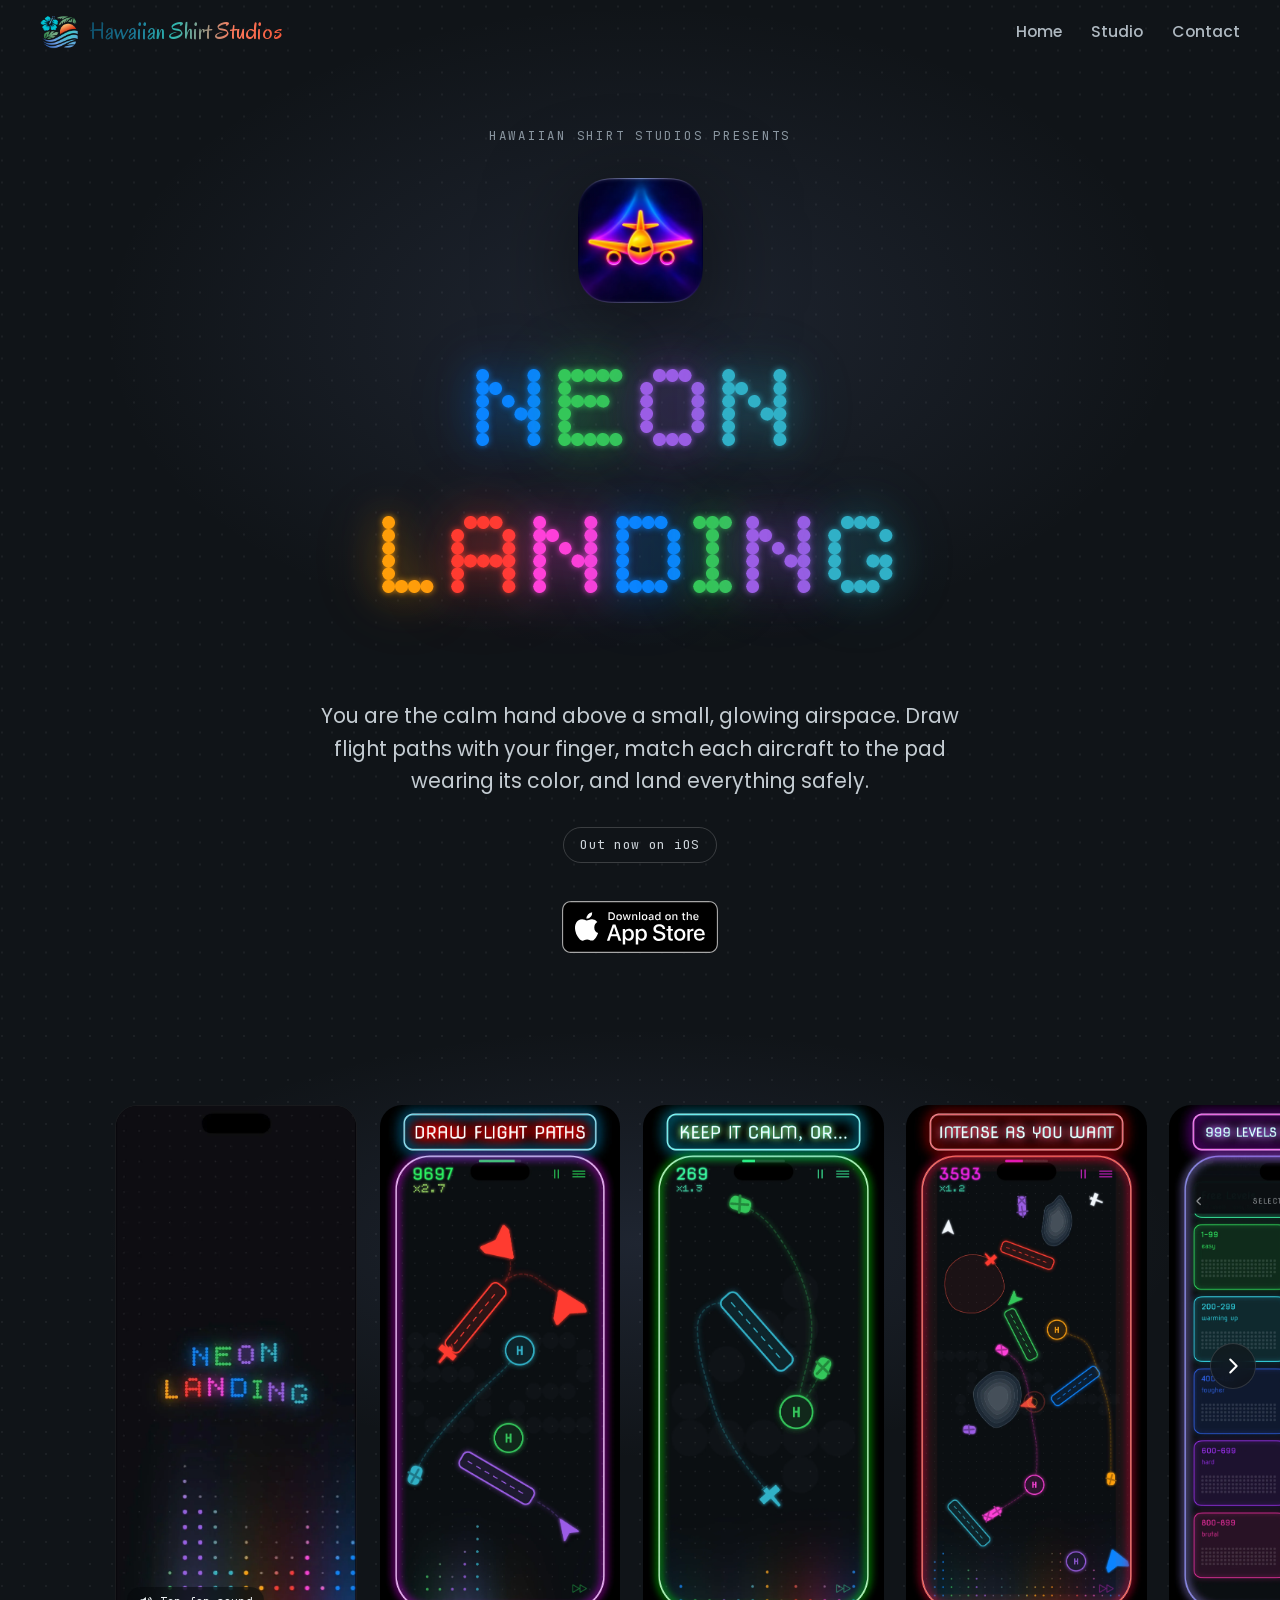
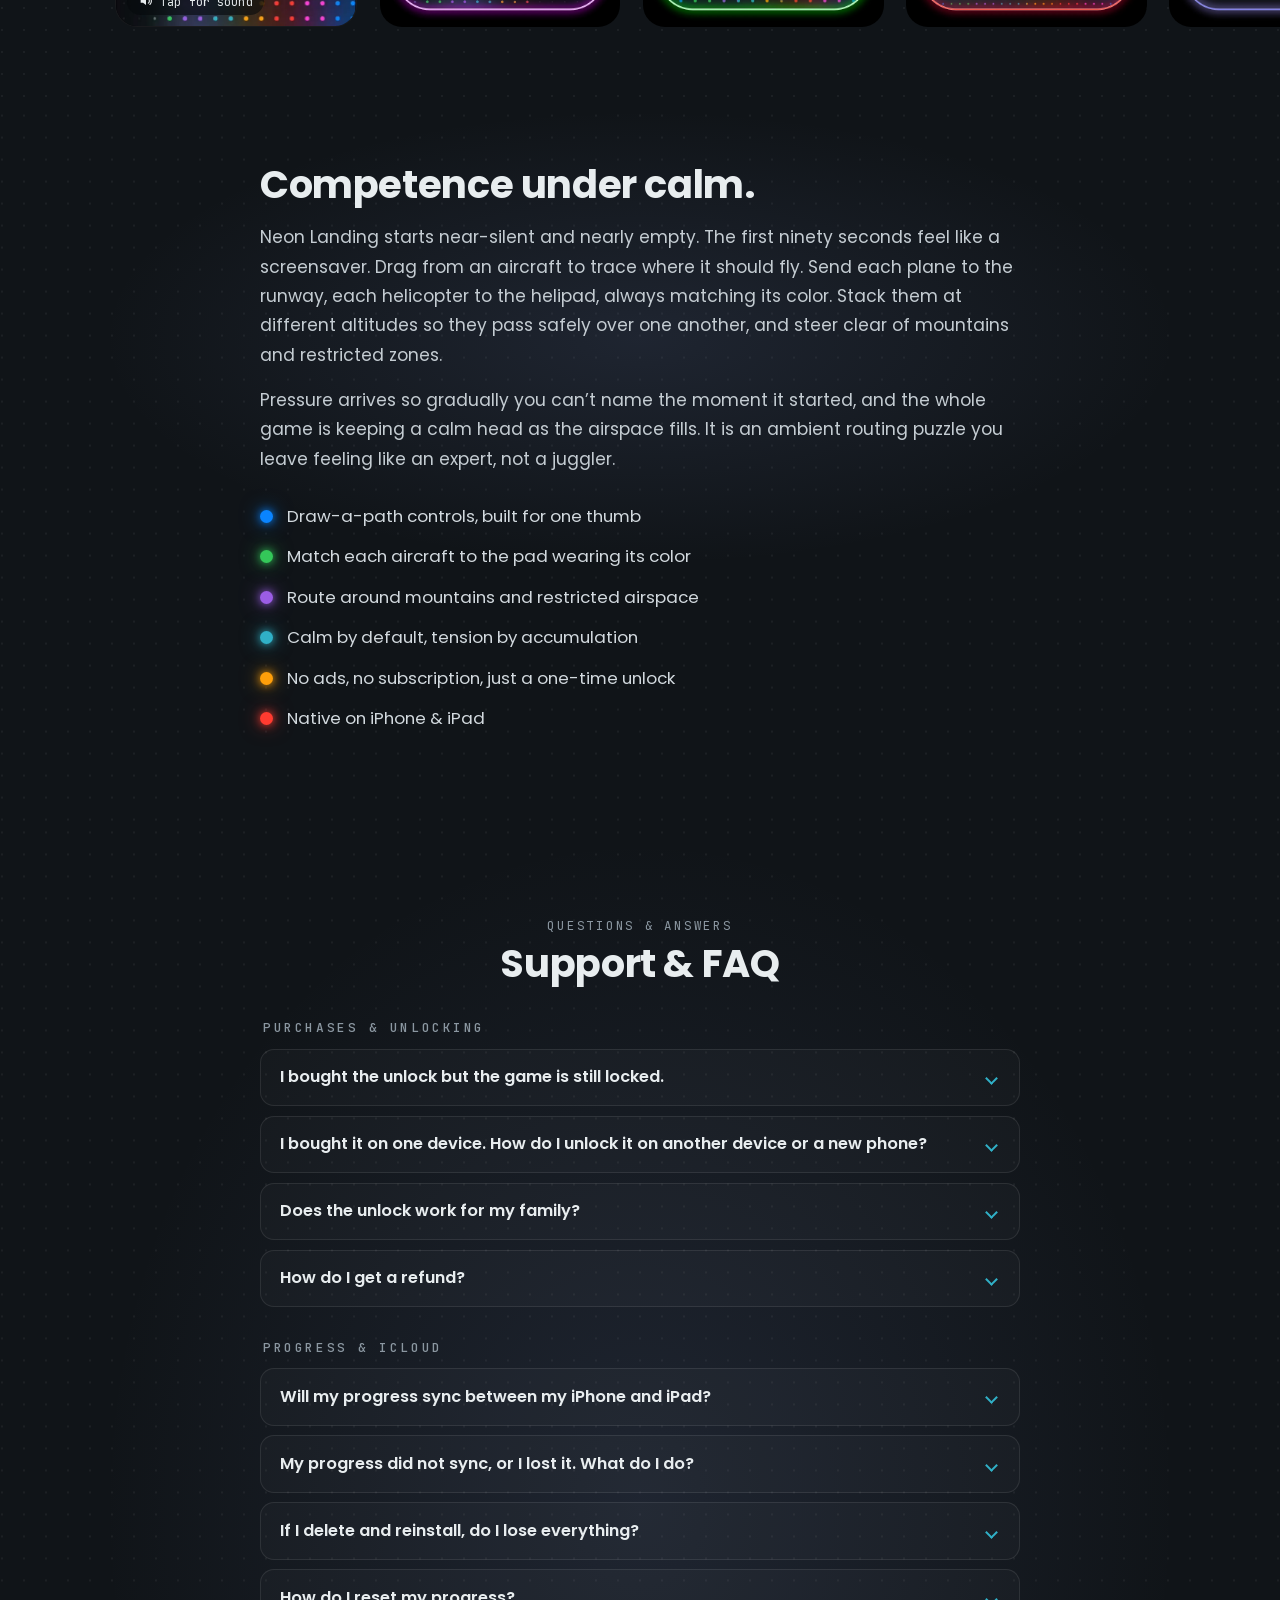
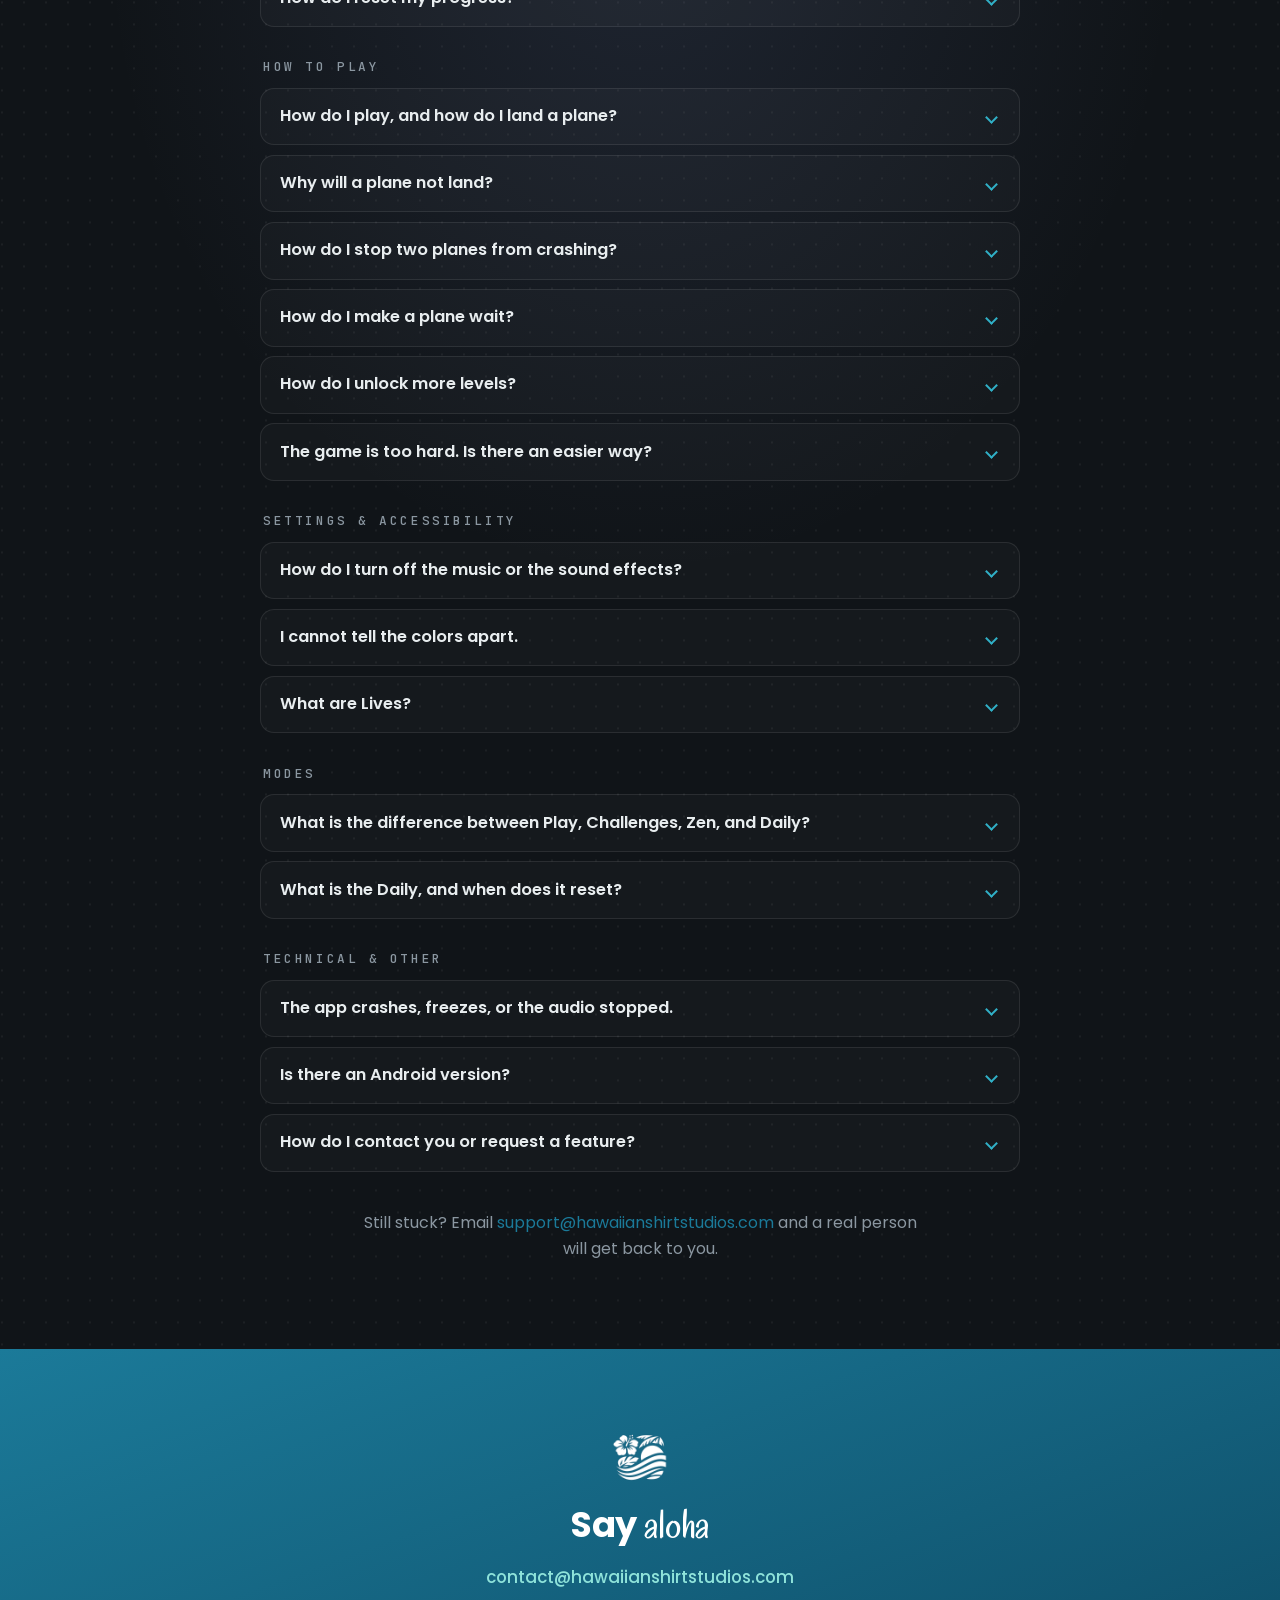
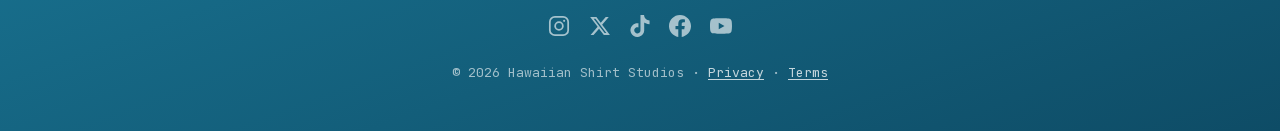
==== commit 1339f742: "Neon Landing: new app icon and social card (for app V1.3) Replace the game icon and the social card " ====
--- a/neon-landing.html
+++ b/neon-landing.html
@@ -19,7 +19,7 @@
   <meta property="og:title" content="Neon Landing" />
   <meta property="og:description" content="A calm, glowing iOS game about drawing flight paths and landing aircraft. Out now on the App Store." />
   <meta property="og:url" content="https://hawaiianshirtstudios.com/neon-landing" />
-  <meta property="og:image" content="https://hawaiianshirtstudios.com/assets/og-neon.png" />
+  <meta property="og:image" content="https://hawaiianshirtstudios.com/assets/og-neon-v2.png" />
   <meta property="og:image:width" content="1200" />
   <meta property="og:image:height" content="630" />
   <meta property="og:image:type" content="image/png" />
@@ -28,7 +28,7 @@
   <meta name="twitter:site" content="@HawaiianStudios" />
   <meta name="twitter:title" content="Neon Landing" />
   <meta name="twitter:description" content="A calm, glowing iOS game about drawing flight paths and landing aircraft. Out now on the App Store." />
-  <meta name="twitter:image" content="https://hawaiianshirtstudios.com/assets/og-neon.png" />
+  <meta name="twitter:image" content="https://hawaiianshirtstudios.com/assets/og-neon-v2.png" />
 
 
   <link rel="stylesheet" href="styles.css" />
@@ -59,7 +59,7 @@
     <div class="neon-hero__inner">
       <p class="neon-eyebrow">Hawaiian Shirt Studios presents</p>
 
-      <img src="assets/neon-landing-icon.webp" class="neon-appicon" alt="Neon Landing app icon" width="172" height="172" />
+      <img src="assets/neon-landing-icon-v2.webp" class="neon-appicon" alt="Neon Landing app icon" width="172" height="172" />
 
       <h1 class="neon-title" aria-label="Neon Landing">
         <span class="neon-row" aria-hidden="true">
@@ -86,7 +86,7 @@
 
       <div class="neon-cta">
         <span class="neon-badge">Out now on iOS</span>
-        <a href="https://apps.apple.com/us/app/neon-landing/id6802797037" class="appstore-badge" target="_blank" rel="noopener" title="Download Neon Landing on the App Store">
+        <a href="https://apps.apple.com/us/app/neon-landing/id6802797037?pt=129283084&mt=8" class="appstore-badge" target="_blank" rel="noopener" title="Download Neon Landing on the App Store">
           <img src="assets/app-store-badge.svg" alt="Download on the App Store" />
         </a>
       </div>
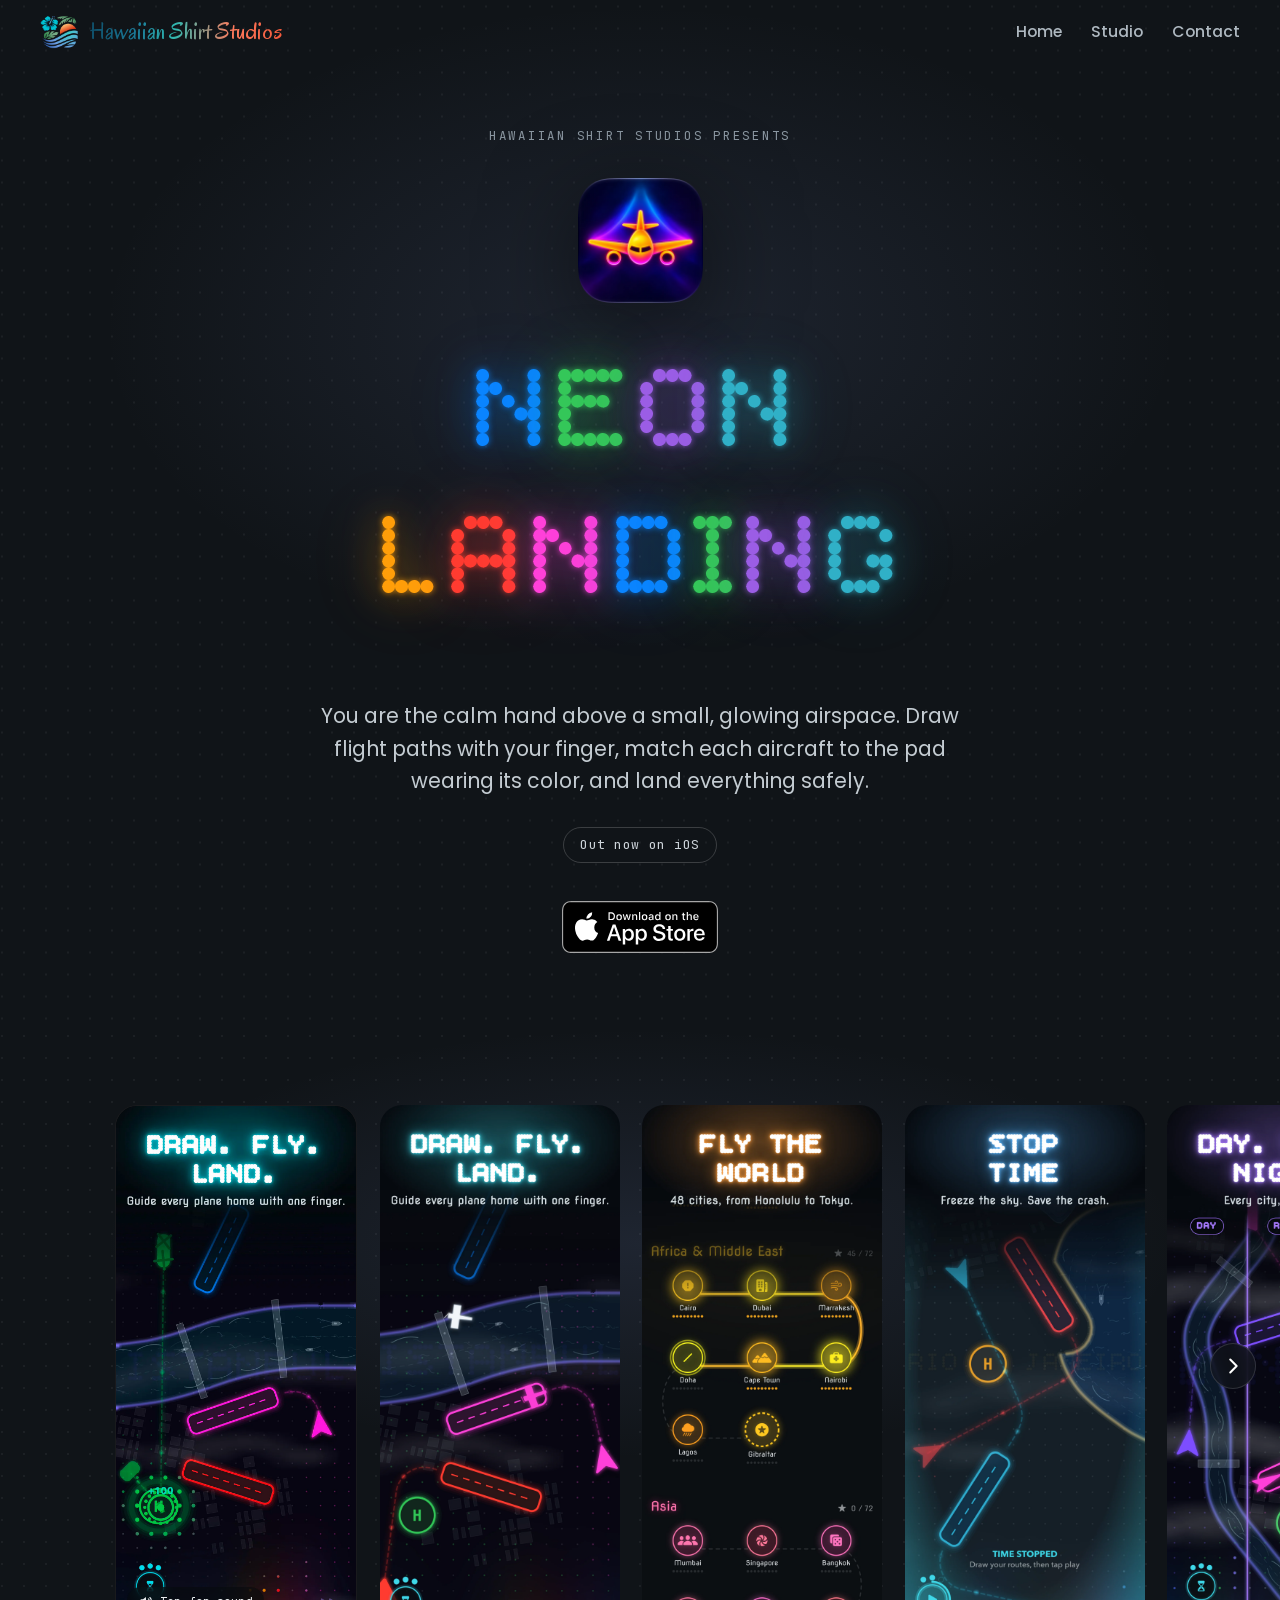
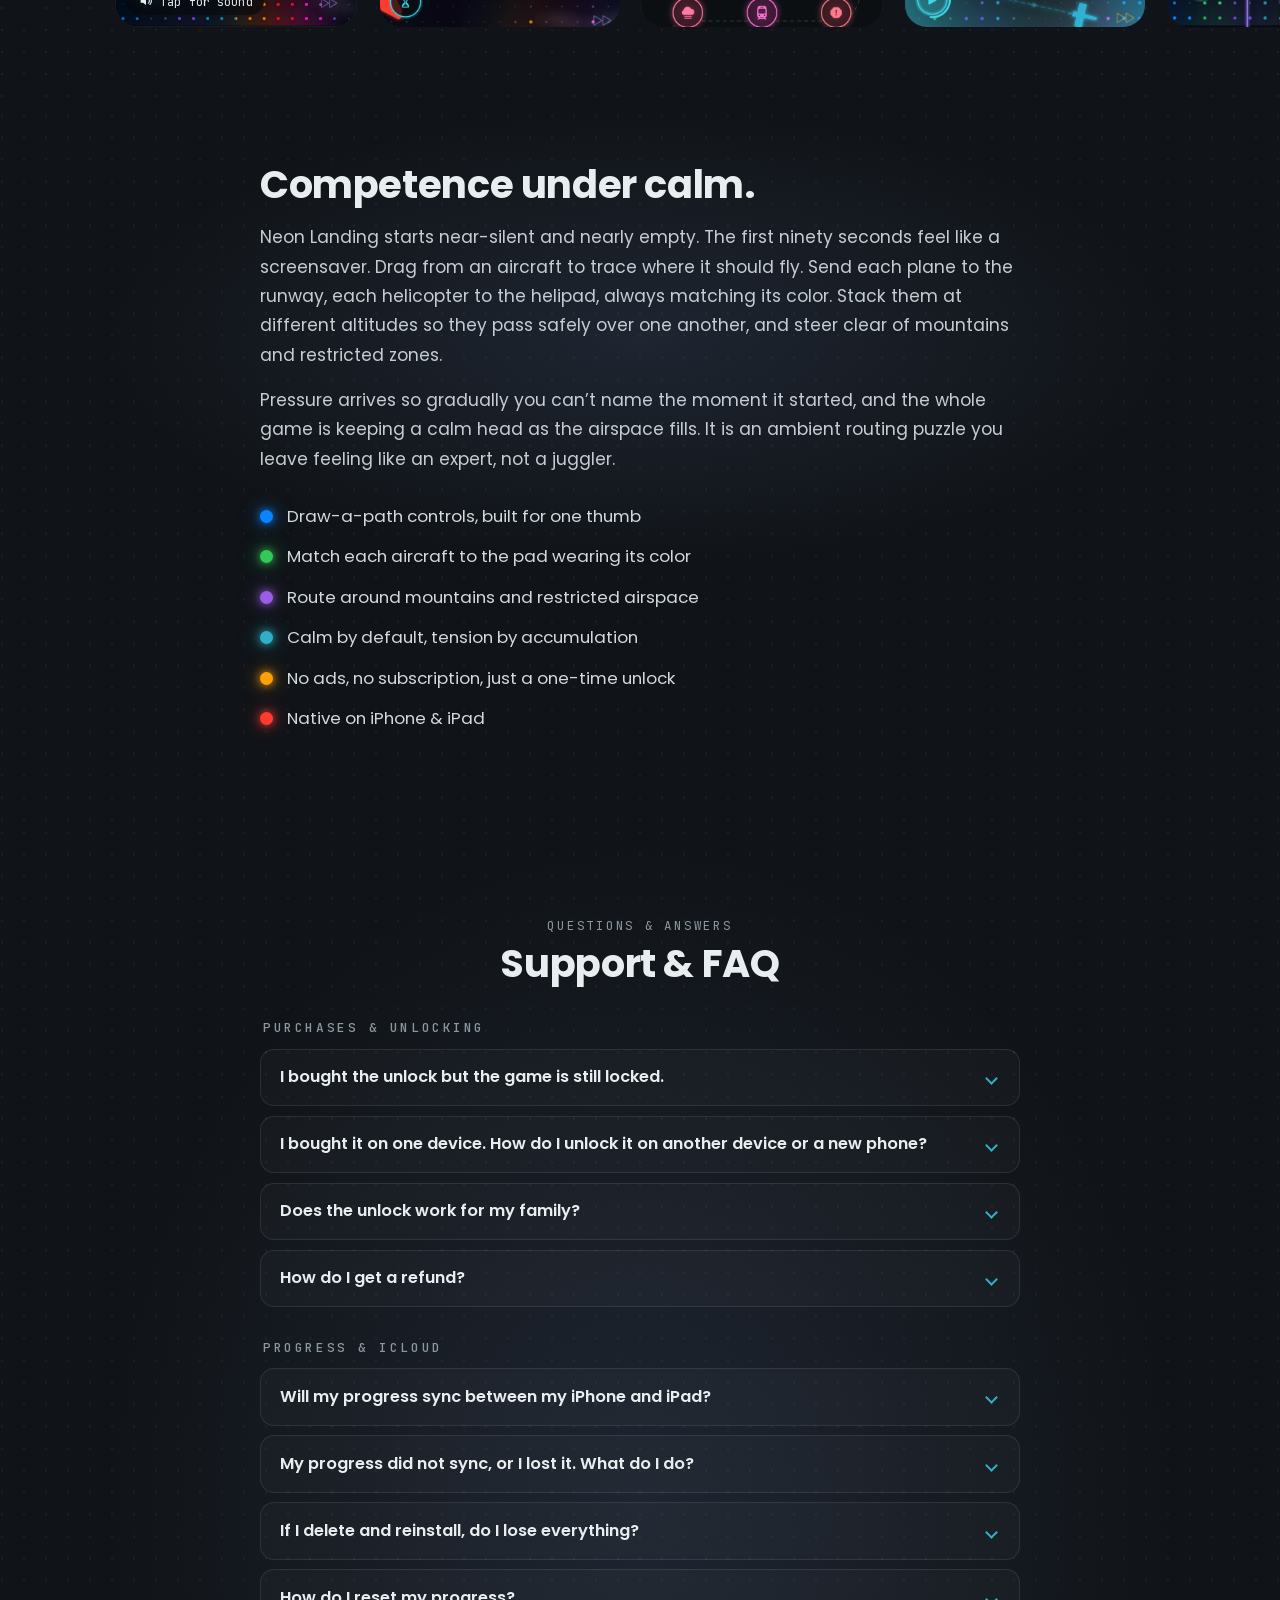
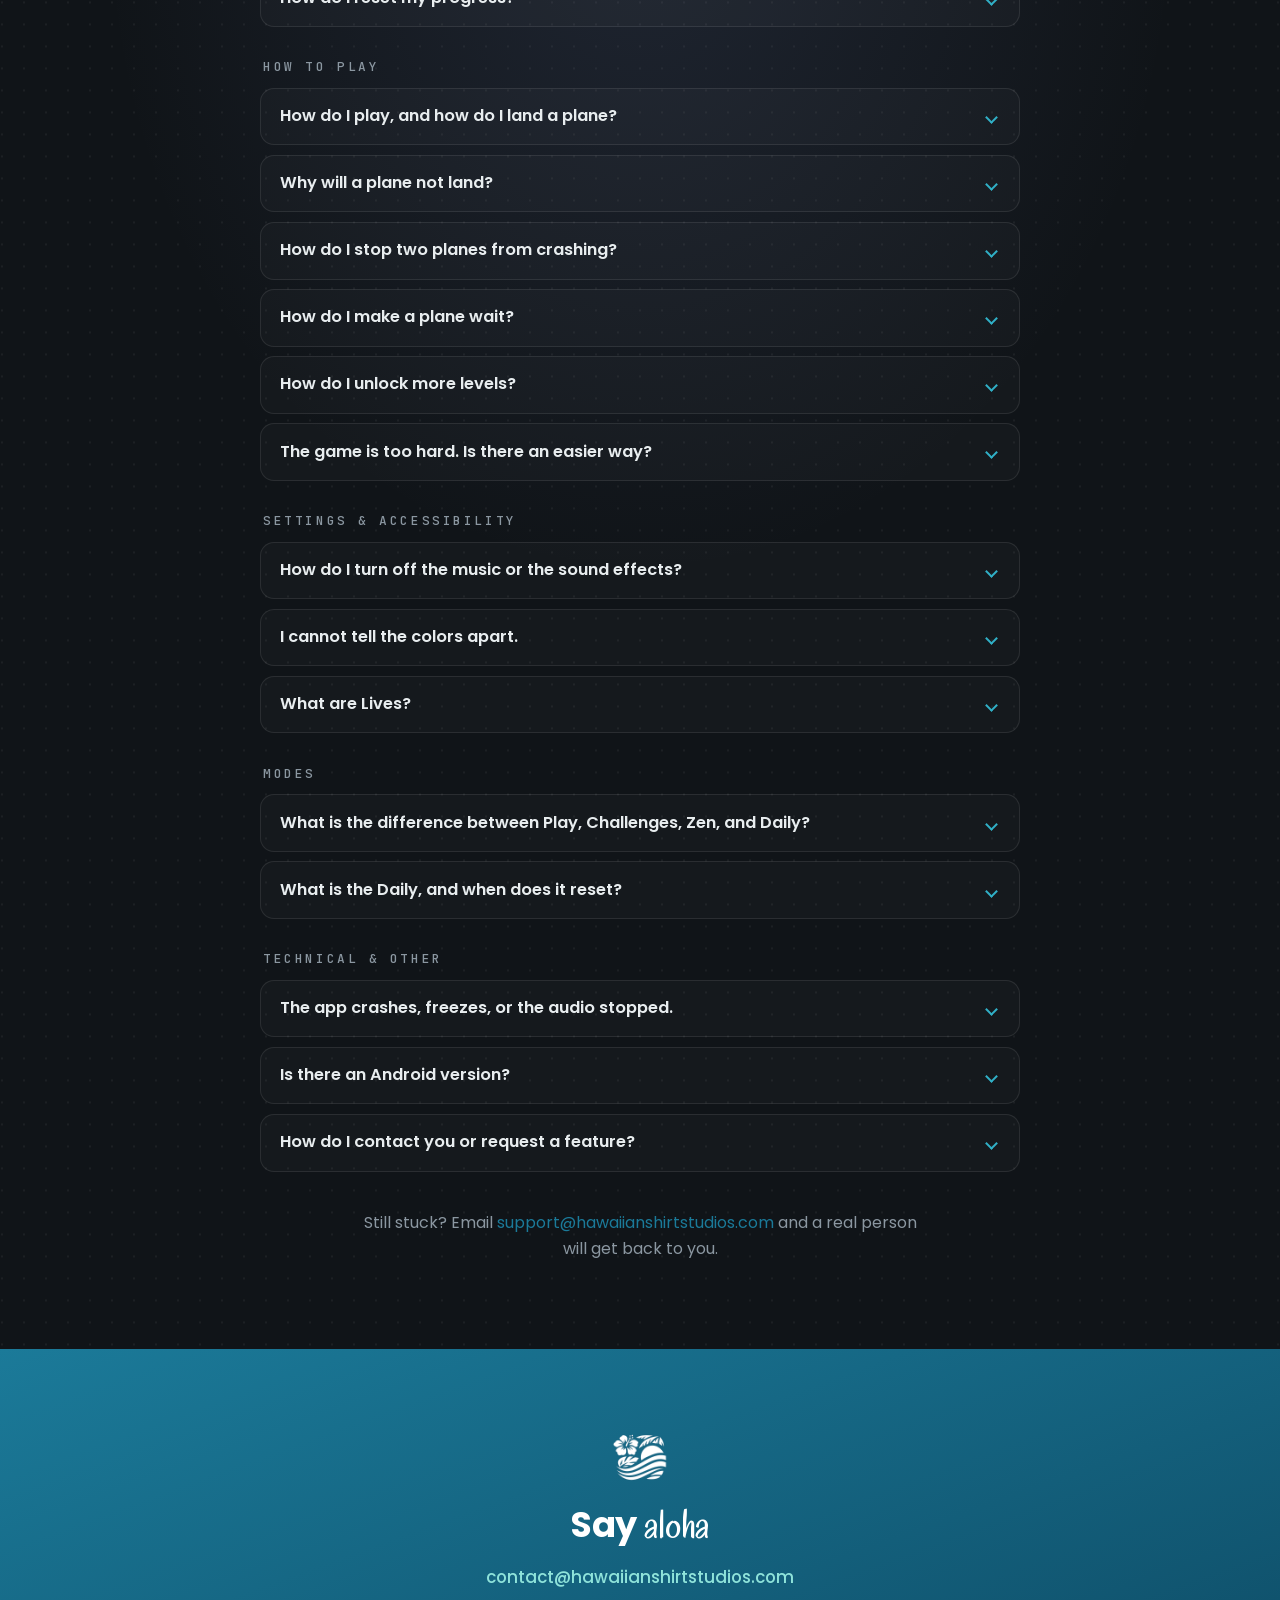
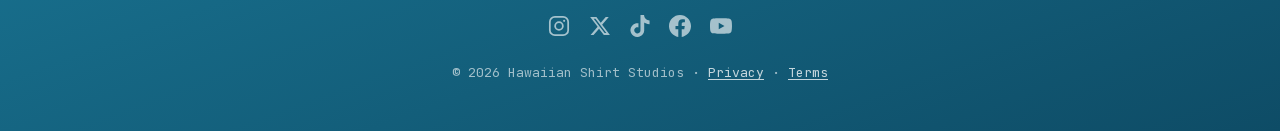
==== commit d453652b: "Neon Landing: gallery uses the current App Store screenshots and preview Replace the August media (5" ====
--- a/neon-landing.html
+++ b/neon-landing.html
@@ -103,12 +103,12 @@
       <ul class="gallery__track" role="list">
         <li class="gallery__item gallery__item--video">
           <button type="button" class="media-btn" data-index="0" data-type="video"
-                  data-src="assets/nl-video.mp4" data-poster="assets/nl-video-poster.webp"
-                  data-alt="Neon Landing gameplay: drawing flight paths to land aircraft"
+                  data-src="assets/nl-video-v2.mp4" data-poster="assets/nl-video-poster-v2.webp"
+                  data-alt="Neon Landing gameplay: drawing routes to land aircraft in cities around the world"
                   aria-label="Open the Neon Landing preview video with sound">
             <video class="gallery__video" muted loop playsinline preload="none"
-                   poster="assets/nl-video-poster.webp" tabindex="-1">
-              <source src="assets/nl-video.mp4" type="video/mp4" />
+                   poster="assets/nl-video-poster-v2.webp" tabindex="-1">
+              <source src="assets/nl-video-v2.mp4" type="video/mp4" />
             </video>
             <span class="media-badge" aria-hidden="true">
               <svg viewBox="0 0 24 24"><path d="M4 9.5v5h3.5L12 18V6L7.5 9.5H4z" fill="currentColor"/><path d="M15.5 8.8a4 4 0 010 6.4" fill="none" stroke="currentColor" stroke-width="1.7" stroke-linecap="round"/><path d="M17.8 6.8a7 7 0 010 10.4" fill="none" stroke="currentColor" stroke-width="1.7" stroke-linecap="round"/></svg>
@@ -119,46 +119,64 @@
 
         <li class="gallery__item">
           <button type="button" class="media-btn" data-index="1" data-type="image"
-                  data-src="assets/nl-shot-1.webp"
-                  data-alt="Draw flight paths: routing aircraft along curved lines to matching-colour runways"
-                  aria-label="Open screenshot: Draw flight paths">
-            <img src="assets/nl-shot-1.webp" alt="Draw flight paths: routing aircraft to matching-colour runways" loading="lazy" />
+                  data-src="assets/nl-shot-1-v2.webp"
+                  data-alt="Draw. Fly. Land. Guide every plane home with one finger: aircraft follow drawn routes to runways of the same color"
+                  aria-label="Open screenshot: Draw. Fly. Land.">
+            <img src="assets/nl-shot-1-v2.webp" alt="Draw. Fly. Land. Guide every plane home with one finger: aircraft follow drawn routes to runways of the same color" loading="lazy" />
           </button>
         </li>
 
         <li class="gallery__item">
           <button type="button" class="media-btn" data-index="2" data-type="image"
-                  data-src="assets/nl-shot-2.webp"
-                  data-alt="Keep it calm: a quiet board with a couple of aircraft and a helipad"
-                  aria-label="Open screenshot: Keep it calm">
-            <img src="assets/nl-shot-2.webp" alt="Keep it calm: a quiet board with a couple of aircraft and a helipad" loading="lazy" />
+                  data-src="assets/nl-shot-2-v2.webp"
+                  data-alt="Fly the world: the World Tour map with 48 cities, from Honolulu to Tokyo"
+                  aria-label="Open screenshot: Fly the world">
+            <img src="assets/nl-shot-2-v2.webp" alt="Fly the world: the World Tour map with 48 cities, from Honolulu to Tokyo" loading="lazy" />
           </button>
         </li>
 
         <li class="gallery__item">
           <button type="button" class="media-btn" data-index="3" data-type="image"
-                  data-src="assets/nl-shot-3.webp"
-                  data-alt="Intense as you want: a busy board packed with aircraft, mountains, and restricted zones"
-                  aria-label="Open screenshot: Intense as you want">
-            <img src="assets/nl-shot-3.webp" alt="Intense as you want: a busy board full of aircraft, mountains, and restricted zones" loading="lazy" />
+                  data-src="assets/nl-shot-3-v2.webp"
+                  data-alt="Stop time: freeze the sky and draw new routes to prevent a crash"
+                  aria-label="Open screenshot: Stop time">
+            <img src="assets/nl-shot-3-v2.webp" alt="Stop time: freeze the sky and draw new routes to prevent a crash" loading="lazy" />
           </button>
         </li>
 
         <li class="gallery__item">
           <button type="button" class="media-btn" data-index="4" data-type="image"
-                  data-src="assets/nl-shot-4.webp"
-                  data-alt="999 levels and challenges: the chapter-select screen, from easy to brutal"
-                  aria-label="Open screenshot: 999 levels and challenges">
-            <img src="assets/nl-shot-4.webp" alt="999 levels and challenges: the chapter-select screen, from easy to brutal" loading="lazy" />
+                  data-src="assets/nl-shot-4-v2.webp"
+                  data-alt="Day. Rush. Night. Every city has three shifts: Day, Rush, and Night"
+                  aria-label="Open screenshot: Day. Rush. Night.">
+            <img src="assets/nl-shot-4-v2.webp" alt="Day. Rush. Night. Every city has three shifts: Day, Rush, and Night" loading="lazy" />
           </button>
         </li>
 
         <li class="gallery__item">
           <button type="button" class="media-btn" data-index="5" data-type="image"
-                  data-src="assets/nl-shot-5.webp"
-                  data-alt="Beat your high score: a level-cleared screen with three stars and a new best"
-                  aria-label="Open screenshot: Beat your high score">
-            <img src="assets/nl-shot-5.webp" alt="Beat your high score: a level-cleared screen with three stars and a new best" loading="lazy" />
+                  data-src="assets/nl-shot-5-v2.webp"
+                  data-alt="Earn every star: a results screen for Tokyo with three stars, one for each goal of the shift"
+                  aria-label="Open screenshot: Earn every star">
+            <img src="assets/nl-shot-5-v2.webp" alt="Earn every star: a results screen for Tokyo with three stars, one for each goal of the shift" loading="lazy" />
+          </button>
+        </li>
+
+        <li class="gallery__item">
+          <button type="button" class="media-btn" data-index="6" data-type="image"
+                  data-src="assets/nl-shot-6-v2.webp"
+                  data-alt="Every city has a twist: a board with skyscrapers, fog, mountains, and rivers"
+                  aria-label="Open screenshot: Every city has a twist">
+            <img src="assets/nl-shot-6-v2.webp" alt="Every city has a twist: a board with skyscrapers, fog, mountains, and rivers" loading="lazy" />
+          </button>
+        </li>
+
+        <li class="gallery__item">
+          <button type="button" class="media-btn" data-index="7" data-type="image"
+                  data-src="assets/nl-shot-7-v2.webp"
+                  data-alt="A new city every day: the Daily Flight, the same board for everyone"
+                  aria-label="Open screenshot: A new city every day">
+            <img src="assets/nl-shot-7-v2.webp" alt="A new city every day: the Daily Flight, the same board for everyone" loading="lazy" />
           </button>
         </li>
       </ul>
@@ -181,7 +199,7 @@
     <button type="button" class="lightbox__arrow lightbox__arrow--next" aria-label="Next">
       <svg viewBox="0 0 24 24" aria-hidden="true"><path d="M9 5l7 7-7 7" fill="none" stroke="currentColor" stroke-width="2.4" stroke-linecap="round" stroke-linejoin="round"/></svg>
     </button>
-    <div class="lightbox__counter"><span id="lb-index">1</span> / <span id="lb-total">6</span></div>
+    <div class="lightbox__counter"><span id="lb-index">1</span> / <span id="lb-total">8</span></div>
   </div>
 
   <!-- ============ ABOUT ============ -->
